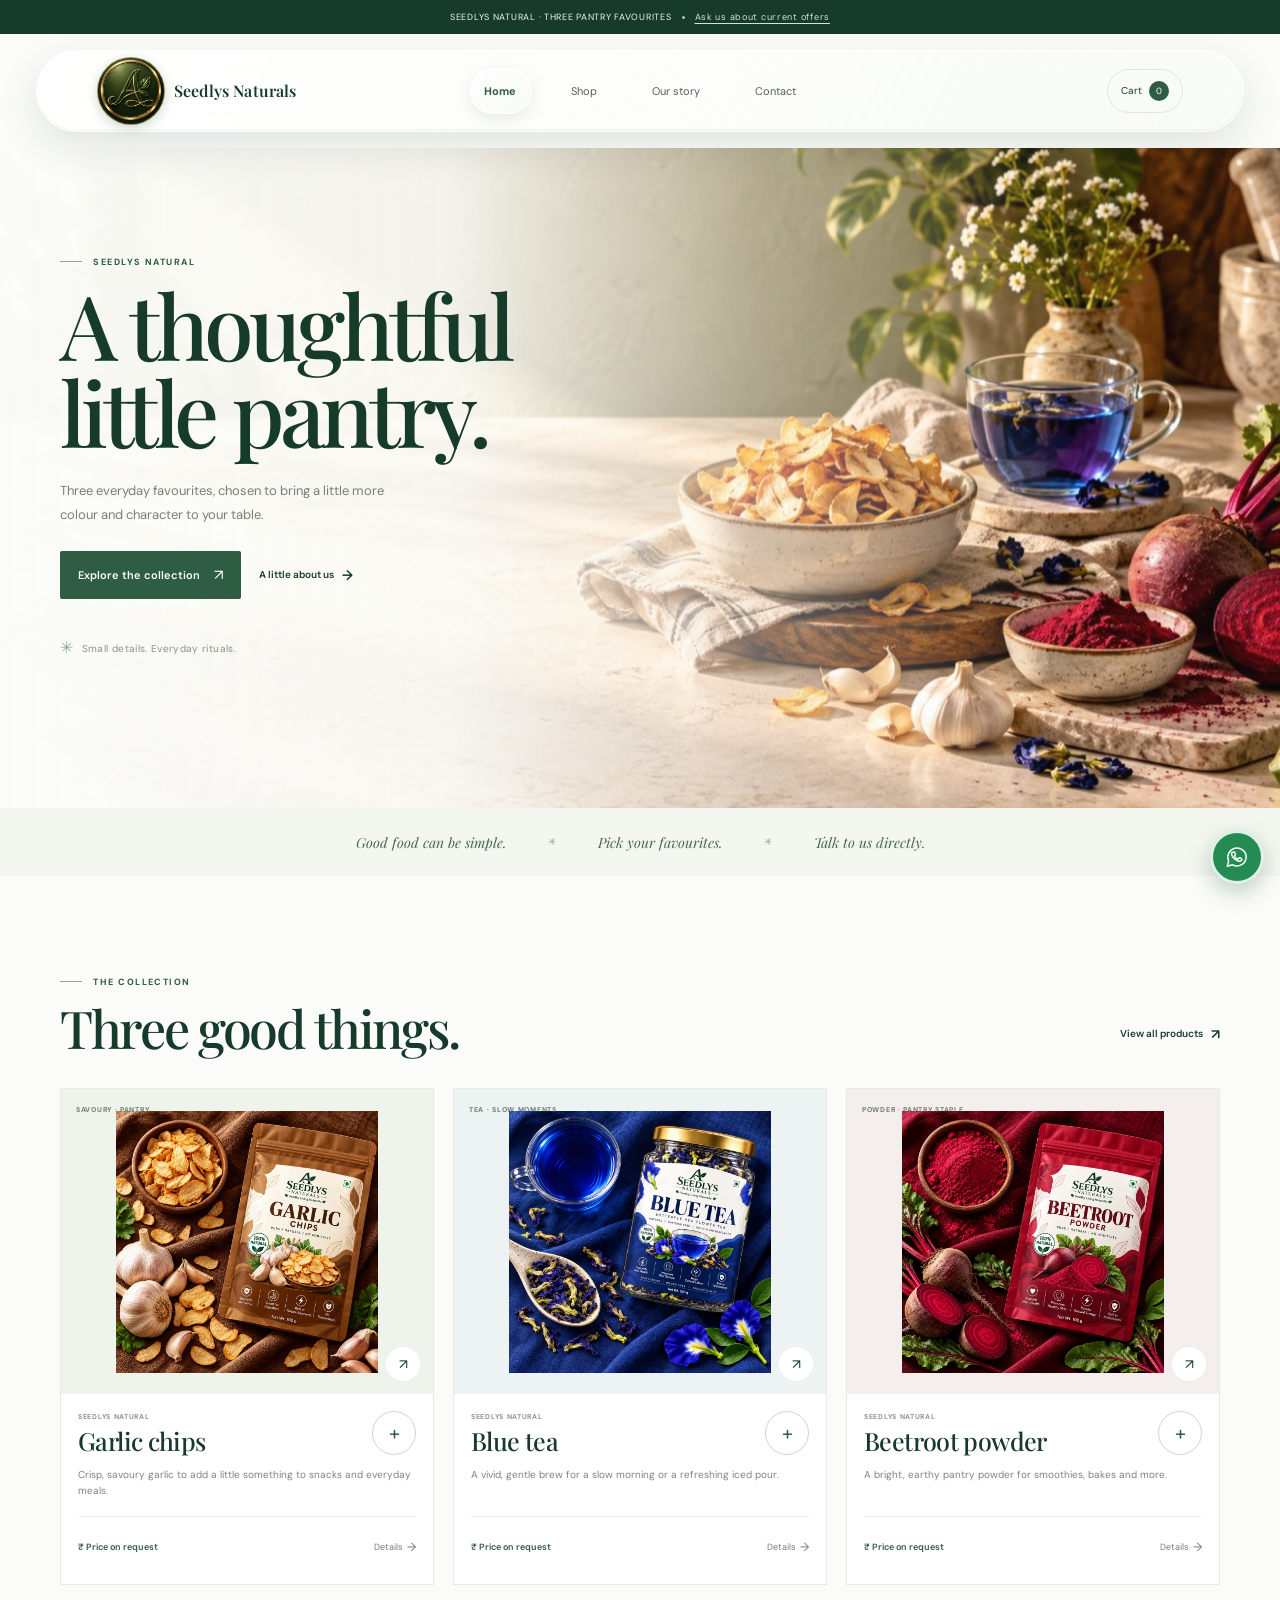
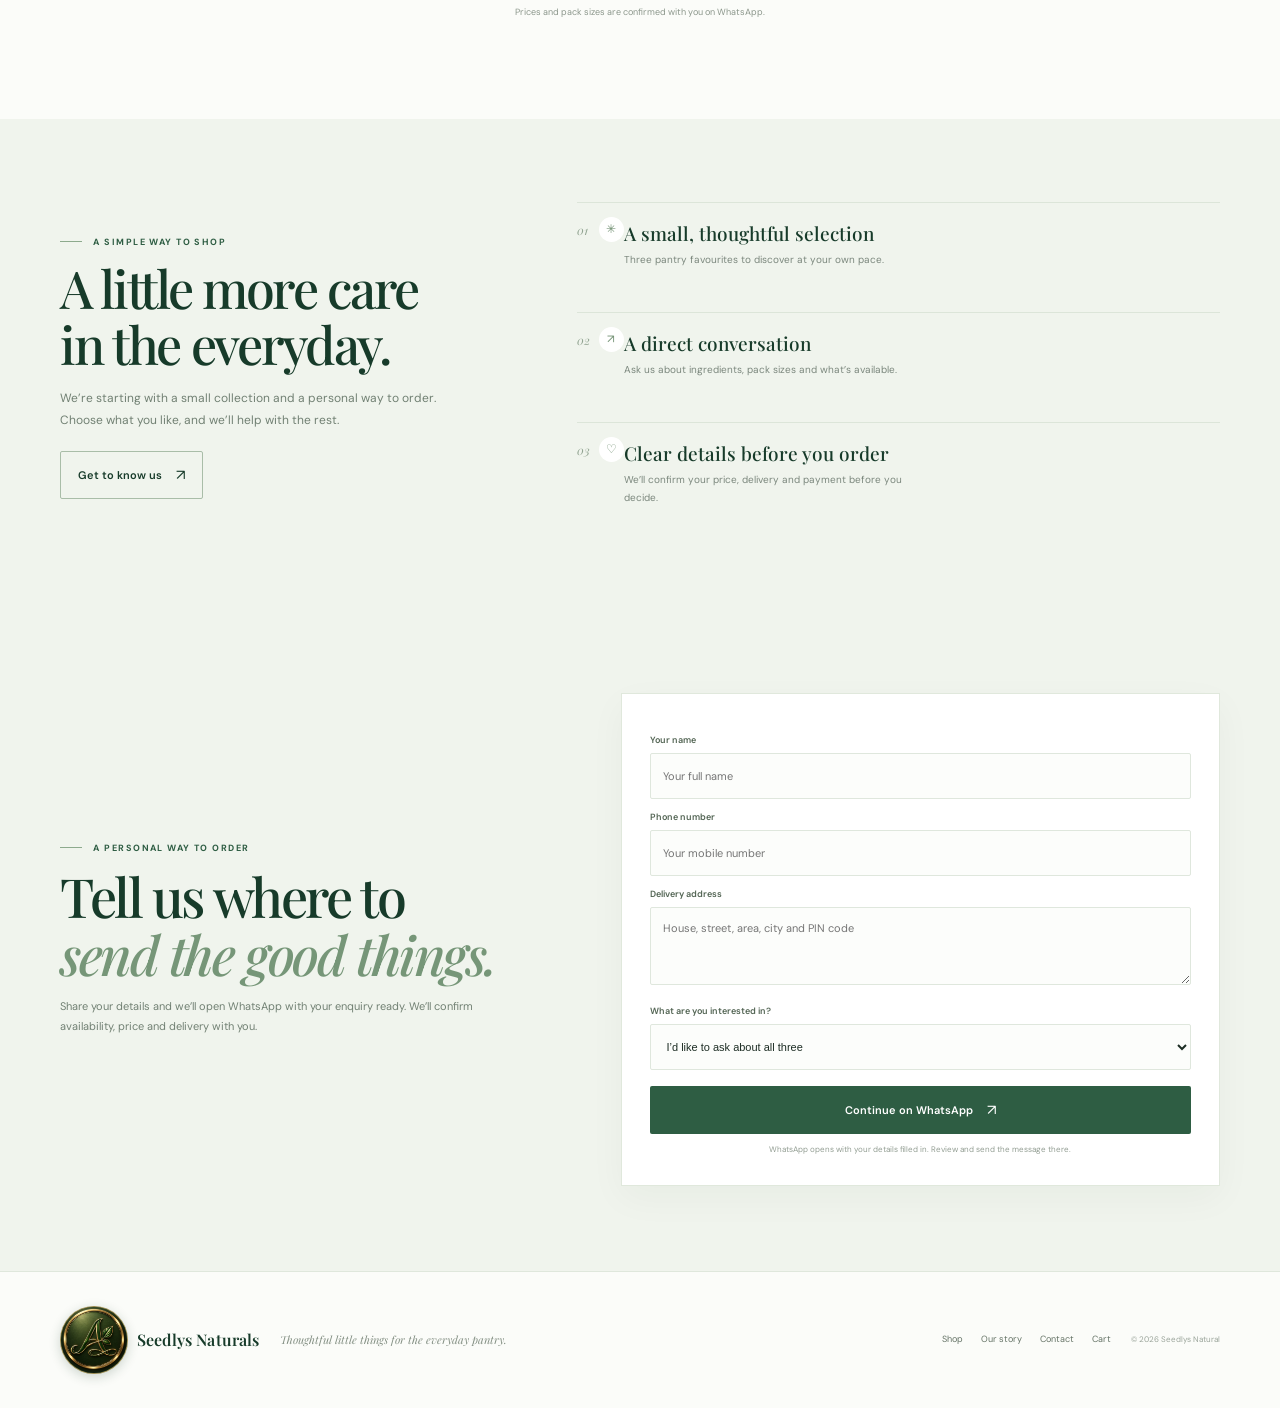
==== index.html @ bf95fee0 "Refresh logo and glass navigation assets" ====
<!doctype html>
<html lang="en">
  <head>
    <meta charset="utf-8" /><meta name="viewport" content="width=device-width, initial-scale=1" /><meta name="theme-color" content="#f7faf5" />
    <title>Seedlys Natural | Thoughtful pantry favourites</title><meta name="description" content="Explore garlic chips, blue tea and beetroot powder from Seedlys Natural. Ask us about current prices and delivery on WhatsApp." />
    <meta property="og:type" content="website" /><meta property="og:site_name" content="Seedlys Natural" /><meta property="og:title" content="Seedlys Natural | Thoughtful pantry favourites" /><meta property="og:description" content="A thoughtful little pantry: garlic chips, blue tea and beetroot powder. Enquire directly on WhatsApp." /><meta property="og:image" content="images/seedlys-social.svg" />
    <link rel="icon" href="images/seedlys-mark.svg" type="image/svg+xml" /><link rel="stylesheet" href="css/style.css?v=20261019-emerald-glass-v4" /><script src="js/products.js?v=20261015-garlic-image" defer></script><script src="js/main.js?v=20261019-emerald-glass-v3" defer></script>
  </head>
  <body data-page="home">
    <a class="skip-link" href="#main">Skip to content</a>
    <div class="announcement"><span>SEEDLYS NATURAL · THREE PANTRY FAVOURITES</span><span class="announcement-dot" aria-hidden="true"></span><a href="https://wa.me/917058241275" target="_blank" rel="noreferrer">Ask us about current offers</a></div>
    <header class="site-header">
      <a class="brand" href="index.html" aria-label="Seedlys Naturals home"><span class="brand-name">Seedlys Naturals</span><img class="brand-logo" src="images/seedlys-emblem.jpg?v=emerald-v2" alt="Seedlys Naturals gold-and-emerald leaf emblem in a circular badge" /></a>
      <button class="menu-toggle" type="button" aria-expanded="false" aria-controls="primary-nav"><span class="sr-only">Open menu</span><span></span><span></span></button>
      <nav class="primary-nav" id="primary-nav" aria-label="Main navigation"><a class="is-current" href="index.html">Home</a><a href="shop.html">Shop</a><a href="about.html">Our story</a><a href="contact.html">Contact</a></nav>
      <a class="header-cart" href="cart.html" aria-label="Open cart">Cart <span data-cart-count>0</span></a>
    </header>
    <main id="main">
      <section class="home-hero">
        <div class="hero-copy"><p class="eyebrow"><span></span> SEEDLYS NATURAL</p><h1>A thoughtful<br />little pantry.</h1><p class="hero-intro">Three everyday favourites, chosen to bring a little more colour and character to your table.</p><div class="hero-actions"><a class="button button-primary" href="shop.html">Explore the collection <span aria-hidden="true">↗</span></a><a class="simple-link" href="about.html">A little about us <span aria-hidden="true">→</span></a></div><p class="hero-signoff"><span aria-hidden="true">✳</span> Small details. Everyday rituals.</p></div>
        <a class="scroll-cue" href="#featured"><span></span> SCROLL TO DISCOVER</a>
      </section>
      <section class="intro-ribbon" aria-label="A note from Seedlys Natural"><span>Good food can be simple.</span><i aria-hidden="true">✳</i><span>Pick your favourites.</span><i aria-hidden="true">✳</i><span>Talk to us directly.</span></section>
      <section class="section featured-section" id="featured" aria-labelledby="featured-title"><div class="section-heading"><div><p class="eyebrow"><span></span> THE COLLECTION</p><h2 id="featured-title">Three good things.</h2></div><a class="simple-link" href="shop.html">View all products <span aria-hidden="true">↗</span></a></div><div class="product-grid" data-product-grid="featured" aria-live="polite"></div><p class="price-reminder">Prices and pack sizes are confirmed with you on WhatsApp.</p></section>
      <section class="why-section" aria-labelledby="why-title"><div class="why-heading"><p class="eyebrow"><span></span> A SIMPLE WAY TO SHOP</p><h2 id="why-title">A little more care<br />in the everyday.</h2><p>We’re starting with a small collection and a personal way to order. Choose what you like, and we’ll help with the rest.</p><a class="button button-outline" href="about.html">Get to know us <span aria-hidden="true">↗</span></a></div><div class="why-points"><article><span class="why-number">01</span><span class="why-icon" aria-hidden="true">✳</span><h3>A small, thoughtful selection</h3><p>Three pantry favourites to discover at your own pace.</p></article><article><span class="why-number">02</span><span class="why-icon" aria-hidden="true">↗</span><h3>A direct conversation</h3><p>Ask us about ingredients, pack sizes and what’s available.</p></article><article><span class="why-number">03</span><span class="why-icon" aria-hidden="true">♡</span><h3>Clear details before you order</h3><p>We’ll confirm your price, delivery and payment before you decide.</p></article></div></section>
      <section class="home-order-section" id="whatsapp-order" aria-labelledby="home-order-title"><div class="home-order-copy"><p class="eyebrow"><span></span> A PERSONAL WAY TO ORDER</p><h2 id="home-order-title">Tell us where to<br /><em>send the good things.</em></h2><p>Share your details and we’ll open WhatsApp with your enquiry ready. We’ll confirm availability, price and delivery with you.</p></div><form class="home-order-form" data-home-order-form><label for="home-order-name">Your name</label><input id="home-order-name" name="name" type="text" autocomplete="name" placeholder="Your full name" required /><label for="home-order-phone">Phone number</label><input id="home-order-phone" name="phone" type="tel" autocomplete="tel" inputmode="tel" placeholder="Your mobile number" required /><label for="home-order-address">Delivery address</label><textarea id="home-order-address" name="address" autocomplete="street-address" rows="3" placeholder="House, street, area, city and PIN code" required></textarea><label for="home-order-product">What are you interested in?</label><select id="home-order-product" name="product"><option value="All three products">I’d like to ask about all three</option><option value="Garlic chips">Garlic chips</option><option value="Blue tea">Blue tea</option><option value="Beetroot powder">Beetroot powder</option></select><button class="button button-primary button-full" type="submit">Continue on WhatsApp <span aria-hidden="true">↗</span></button><p class="form-note">WhatsApp opens with your details filled in. Review and send the message there.</p></form></section>
    </main>
    <footer class="site-footer"><a class="brand" href="index.html" aria-label="Seedlys Naturals home"><span class="brand-name">Seedlys Naturals</span><img class="brand-logo" src="images/seedlys-emblem.jpg?v=emerald-v2" alt="Seedlys Naturals gold-and-emerald leaf emblem in a circular badge" /></a><p>Thoughtful little things for the everyday pantry.</p><nav aria-label="Footer navigation"><a href="shop.html">Shop</a><a href="about.html">Our story</a><a href="contact.html">Contact</a><a href="cart.html">Cart</a></nav><small>© <span data-year></span> Seedlys Natural</small></footer>
    <a class="whatsapp-float" href="https://wa.me/917058241275" target="_blank" rel="noreferrer" aria-label="Chat with Seedlys Natural on WhatsApp"><svg viewBox="0 0 24 24" aria-hidden="true"><path d="M20.5 11.8a8.5 8.5 0 0 1-12.6 7.4L3 20.5l1.3-4.7A8.5 8.5 0 1 1 20.5 11.8Z"/><path d="M8.1 7.8c.2-.4.5-.5.8-.5h.5c.2 0 .4.1.5.4l.7 1.7c.1.3 0 .5-.2.7l-.5.6c-.2.2-.2.4-.1.6.6 1.1 1.5 2 2.7 2.5.2.1.4.1.6-.1l.7-.8c.2-.2.4-.3.7-.2l1.6.8c.3.1.4.3.4.5 0 .4-.2 1-.6 1.3-.5.5-1.2.7-2 .6-1.2-.2-2.8-.9-4.4-2.4-1.3-1.2-2.2-2.7-2.5-3.8-.3-.9-.1-1.5.1-1.9Z"/></svg></a>
  </body>
</html>
---- css/style.css ----
/* Seedlys Natural storefront — one responsive stylesheet for every page. */
@import url('https://fonts.googleapis.com/css2?family=DM+Sans:wght@400;500;600;700&family=Playfair+Display:wght@500;600&display=swap');

:root {
  --paper: #fbfcf9;
  --paper-soft: #f3f7f0;
  --green: #2e5d43;
  --green-dark: #173b2a;
  --green-soft: #dfeadf;
  --ink: #1d2d24;
  --muted: #738074;
  --line: #dfe7dc;
  --white: #fff;
  --serif: 'Playfair Display', Georgia, serif;
  --sans: 'DM Sans', -apple-system, BlinkMacSystemFont, 'Segoe UI', sans-serif;
  --content: 1160px;
  --shadow: 0 16px 45px rgba(23, 59, 42, .09);
}

/* Base and accessibility */
* { box-sizing: border-box; }
html { scroll-behavior: smooth; scroll-padding-top: 85px; }
body { margin: 0; background: var(--paper); color: var(--ink); font: 15px/1.65 var(--sans); -webkit-font-smoothing: antialiased; }
img { display: block; max-width: 100%; }
a { color: inherit; text-decoration: none; }
button, input, textarea { font: inherit; }
button, a { -webkit-tap-highlight-color: transparent; }
button { color: inherit; }
h1, h2, h3, p { margin-top: 0; }
::selection { background: #cfe0cd; color: var(--green-dark); }
.sr-only { position: absolute; width: 1px; height: 1px; padding: 0; margin: -1px; overflow: hidden; clip: rect(0, 0, 0, 0); white-space: nowrap; border: 0; }
.skip-link:not(:focus) { position: absolute; width: 1px; height: 1px; padding: 0; margin: -1px; overflow: hidden; clip: rect(0, 0, 0, 0); white-space: nowrap; }
.skip-link:focus { position: fixed; z-index: 100; top: 10px; left: 10px; padding: 10px 14px; background: white; box-shadow: var(--shadow); }

/* Shared announcement, header, navigation and footer */
.announcement { min-height: 32px; padding: 6px 14px; display: flex; align-items: center; justify-content: center; gap: 10px; background: var(--green-dark); color: #f1f6ee; font-size: 9px; letter-spacing: .045em; text-align: center; }
.announcement a { color: #d3e4d0; text-decoration: underline; text-underline-offset: 3px; }
.announcement-dot { width: 3px; height: 3px; flex: 0 0 3px; border-radius: 50%; background: #afc9ad; }
.site-header { position: sticky; z-index: 20; top: 10px; isolation: isolate; width: calc(100% - 24px); max-width: 1600px; min-height: 70px; margin: 10px auto; padding: 0 18px; display: grid; grid-template-columns: 1fr auto auto; align-items: center; gap: 12px; border: 1px solid rgba(255, 255, 255, .9); border-radius: 999px; background: linear-gradient(118deg, rgba(255, 255, 255, .84), rgba(255, 255, 255, .52) 44%, rgba(245, 249, 242, .72)); box-shadow: 0 14px 40px rgba(23, 59, 42, .12), inset 0 1px 0 rgba(255, 255, 255, .95), inset 0 -1px 0 rgba(46, 93, 67, .07); backdrop-filter: blur(26px) saturate(185%); -webkit-backdrop-filter: blur(26px) saturate(185%); transition: background .25s ease, box-shadow .25s ease; }
.site-header::before { content: ''; position: absolute; z-index: 0; inset: 1px; border-radius: inherit; pointer-events: none; background: linear-gradient(112deg, rgba(255, 255, 255, .55), transparent 31%, rgba(255, 255, 255, .2) 57%, transparent 77%, rgba(255, 255, 255, .32)); opacity: .72; }
.site-header:hover { box-shadow: 0 17px 46px rgba(23, 59, 42, .14), inset 0 1px 0 rgba(255, 255, 255, .98), inset 0 -1px 0 rgba(46, 93, 67, .08); }
.site-header > .brand, .site-header > .menu-toggle, .site-header > .header-cart { position: relative; z-index: 1; }
.brand { display: inline-flex; align-items: center; justify-self: start; gap: 9px; }
.brand-name { color: var(--green-dark); font: 600 14px/1.1 var(--serif); letter-spacing: .01em; white-space: nowrap; }
.brand-logo { width: 58px; height: 58px; flex: 0 0 58px; object-fit: cover; order: -1; border: 1px solid rgba(205, 169, 94, .72); border-radius: 50%; background: var(--green-dark); box-shadow: 0 3px 12px rgba(23, 59, 42, .2), inset 0 0 0 2px rgba(255, 255, 255, .12); }
.primary-nav { position: absolute; z-index: 2; top: calc(100% + 8px); left: 0; right: 0; max-height: 0; padding: 0 22px; display: grid; overflow: hidden; border: 1px solid transparent; border-radius: 26px; background: linear-gradient(135deg, rgba(255, 255, 255, .94), rgba(246, 250, 243, .88)); box-shadow: 0 16px 34px rgba(23, 59, 42, .14), inset 0 1px 0 rgba(255, 255, 255, .9); backdrop-filter: blur(24px) saturate(180%); -webkit-backdrop-filter: blur(24px) saturate(180%); transition: max-height .25s ease, padding .25s ease, border-color .25s ease; }
.primary-nav.is-open { max-height: 260px; padding: 8px 22px 15px; border-color: rgba(223, 231, 220, .9); }
.primary-nav a { min-height: 43px; padding: 10px 0; border-top: 1px solid #edf1eb; color: #526254; font-size: 12px; }
.primary-nav a.is-current { color: var(--green); font-weight: 700; }
.menu-toggle { grid-column: 3; grid-row: 1; width: 44px; height: 44px; padding: 10px; display: flex; flex-direction: column; justify-content: center; gap: 6px; border: 0; background: transparent; cursor: pointer; }
.menu-toggle span:not(.sr-only) { width: 21px; height: 1px; background: var(--green-dark); transition: transform .2s ease; }
.menu-toggle[aria-expanded="true"] span:nth-last-child(2) { transform: translateY(3.5px) rotate(45deg); }
.menu-toggle[aria-expanded="true"] span:last-child { transform: translateY(-3.5px) rotate(-45deg); }
.header-cart { grid-column: 2; grid-row: 1; min-height: 44px; padding: 0 10px; display: inline-flex; align-items: center; justify-content: center; gap: 7px; border: 1px solid var(--line); border-radius: 30px; color: var(--green-dark); font-size: 10px; }
.header-cart span { width: 20px; height: 20px; display: grid; place-items: center; border-radius: 50%; background: var(--green); color: white; font-size: 9px; }
.site-footer { padding: 27px 22px 24px; display: grid; grid-template-columns: 1fr auto; align-items: center; gap: 14px 10px; border-top: 1px solid var(--line); }
.site-footer > p { display: none; margin: 0; color: #849084; font: italic 11px var(--serif); }
.site-footer nav { grid-column: 1; grid-row: 2; display: flex; flex-wrap: wrap; gap: 10px 16px; }
.site-footer nav a { min-height: 44px; display: inline-flex; align-items: center; color: #657366; font-size: 9px; }
.site-footer > small { grid-column: 2; grid-row: 2; color: #9aa49a; font-size: 8px; white-space: nowrap; }
.whatsapp-float { position: fixed; z-index: 30; right: 16px; bottom: 16px; width: 54px; height: 54px; display: grid; place-items: center; border: 3px solid rgba(255,255,255,.86); border-radius: 50%; background: #248b52; color: white; box-shadow: 0 8px 22px rgba(17, 70, 38, .25); transition: transform .2s ease, background .2s ease; }
.whatsapp-float:hover { transform: translateY(-3px); background: #176f40; }
.whatsapp-float svg { width: 26px; height: 26px; fill: none; stroke: currentColor; stroke-width: 1.35; stroke-linecap: round; stroke-linejoin: round; }

/* Shared small typography and buttons */
.eyebrow { margin: 0 0 12px; color: var(--green); font-size: 9px; font-weight: 700; letter-spacing: .16em; line-height: 1.35; }
.eyebrow > span { display: inline-block; width: 22px; height: 1px; margin: 0 8px 3px 0; background: #8daa8d; }
.button { min-height: 48px; padding: 0 17px; display: inline-flex; align-items: center; justify-content: center; gap: 14px; border: 1px solid transparent; border-radius: 2px; font-size: 11px; font-weight: 600; cursor: pointer; transition: transform .2s ease, background .2s ease, border-color .2s ease; }
.button:hover { transform: translateY(-2px); }
.button:focus-visible, a:focus-visible, button:focus-visible, input:focus-visible, textarea:focus-visible { outline: 3px solid rgba(75, 128, 79, .35); outline-offset: 3px; }
.button > span { font-size: 15px; font-weight: 400; }
.button-primary { background: var(--green); color: white; }
.button-primary:hover { background: var(--green-dark); }
.button-primary:disabled { opacity: .45; cursor: not-allowed; transform: none; }
.button-outline { border-color: #a9bda8; background: transparent; color: var(--green-dark); }
.button-outline:hover { background: #e9f0e6; }
.button-full { width: 100%; }
.simple-link { min-height: 44px; display: inline-flex; align-items: center; gap: 8px; color: var(--green-dark); font-size: 10px; font-weight: 600; }
.simple-link span { font-size: 14px; transition: transform .2s ease; }
.simple-link:hover span { transform: translate(2px, -2px); }
.page-main { width: 100%; max-width: 1280px; margin: 0 auto; }
.section { padding: 70px 22px; }
.section-heading { margin-bottom: 25px; display: flex; align-items: end; justify-content: space-between; gap: 18px; }
.section-heading h2, .why-heading h2, .home-cta h2, .page-intro h1, .about-copy h2, .about-values h2, .contact-card h2, .contact-form h2, .checkout-card h2 { margin: 0; color: var(--green-dark); font: 500 clamp(36px, 9vw, 49px)/1.08 var(--serif); letter-spacing: -.045em; }
.section-heading .simple-link { flex-shrink: 0; }

/* Home page hero and featured collection */
.home-hero { min-height: 650px; padding: 48px 22px 58px; position: relative; display: flex; align-items: center; overflow: hidden; isolation: isolate; background: #f4f0e5; }
.home-hero::before { content: ''; position: absolute; z-index: 0; inset: -1.5%; background: url('../images/home-hero-premium.jpg') 68% center / cover no-repeat; animation: hero-drift 28s ease-in-out infinite alternate; will-change: transform; }
.home-hero::after { content: ''; position: absolute; z-index: 1; inset: 0; background: linear-gradient(180deg, rgba(251,252,249,.97) 0%, rgba(251,252,249,.94) 44%, rgba(251,252,249,.48) 74%, rgba(251,252,249,.14) 100%); }
.hero-copy { width: min(100%, 570px); position: relative; z-index: 2; animation: hero-copy-enter .9s cubic-bezier(.2,.7,.2,1) both; }
.hero-copy h1 { margin: 0; color: var(--green-dark); font: 500 clamp(58px, 15vw, 76px)/.98 var(--serif); letter-spacing: -.055em; }
.hero-intro { max-width: 350px; margin: 19px 0 0; color: #758176; font-size: 12px; line-height: 1.8; }
.hero-actions { margin-top: 21px; display: flex; align-items: center; flex-wrap: wrap; gap: 10px 16px; }
.hero-signoff { margin: 24px 0 0; color: #879487; font-size: 9px; letter-spacing: .035em; }
.hero-signoff span { margin-right: 5px; color: #8eaa8d; font-size: 16px; vertical-align: -1px; }
.scroll-cue { display: none; }
@keyframes hero-drift { from { transform: scale(1); } to { transform: scale(1.045); } }
@keyframes hero-copy-enter { from { opacity: 0; transform: translateY(20px); } to { opacity: 1; transform: translateY(0); } }
.intro-ribbon { padding: 14px 16px; display: flex; align-items: center; justify-content: center; flex-wrap: wrap; gap: 8px 13px; background: var(--paper-soft); color: #49664f; }
.intro-ribbon span { font: italic 12px var(--serif); }
.intro-ribbon i { color: #8ea78d; font-size: 10px; font-style: normal; }
.featured-section { padding-top: 70px; padding-bottom: 70px; }
.price-reminder { margin: 20px 0 0; color: #8b968b; font-size: 9px; text-align: center; }

/* Product cards are shared by Home, Shop and product recommendations. */
.product-grid { display: grid; grid-template-columns: 1fr; gap: 15px; }
.product-card { min-width: 0; display: grid; grid-template-columns: 40% 60%; border: 1px solid #e5ebe3; background: white; transition: box-shadow .25s ease, transform .25s ease; }
.product-card { animation: product-pop-in .62s cubic-bezier(.2,.75,.25,1) backwards; animation-delay: var(--card-delay, 0ms); }
@keyframes product-pop-in { from { opacity: 0; transform: translateY(18px) scale(.97); } to { opacity: 1; transform: translateY(0) scale(1); } }
.product-card:hover { transform: translateY(-3px); box-shadow: var(--shadow); }
.product-image { min-height: 205px; position: relative; display: grid; place-items: center; overflow: hidden; background: #eef3eb; }
.product-card[data-category="tea"] .product-image { background: #edf2f3; }
.product-card[data-category="powder"] .product-image { background: #f4efec; }
.product-image img { width: 100%; height: 80%; object-fit: contain; transition: transform .4s ease; }
.product-card:hover .product-image img { transform: scale(1.04) rotate(-2deg); }
.product-category { position: absolute; z-index: 1; top: 11px; left: 10px; color: rgba(40, 71, 45, .67); font-size: 6px; font-weight: 700; letter-spacing: .1em; }
.image-arrow { position: absolute; right: 9px; bottom: 9px; width: 29px; height: 29px; display: grid; place-items: center; border-radius: 50%; background: white; color: var(--green-dark); font-size: 14px; transition: color .2s, background .2s; }
.product-image:hover .image-arrow { background: var(--green); color: white; }
.product-card-copy { min-width: 0; padding: 13px 11px 12px; display: flex; flex-direction: column; justify-content: center; }
.product-name-row { display: flex; align-items: center; justify-content: space-between; gap: 4px; }
.eyebrow-small { margin: 0 0 4px; color: #8b978a; font-size: 6px; font-weight: 700; letter-spacing: .1em; }
.product-card h3 { margin: 0; color: var(--green-dark); font: 500 20px/1.15 var(--serif); letter-spacing: -.025em; }
.add-button { width: 44px; height: 44px; flex: 0 0 44px; display: grid; place-items: center; border: 1px solid #cbd9c9; border-radius: 50%; background: transparent; color: var(--green); font-size: 20px; cursor: pointer; transition: background .2s, color .2s, transform .2s; }
.add-button:hover { transform: rotate(90deg); background: var(--green); color: white; }
.product-summary { min-height: 40px; margin: 10px 0 11px; color: #7a877b; font-size: 9px; line-height: 1.6; }
.product-card-foot { padding-top: 9px; display: flex; align-items: center; justify-content: space-between; gap: 3px; border-top: 1px solid #edf0eb; }
.product-price { color: var(--green); font-size: 8px; font-weight: 600; }
.product-view { min-height: 44px; display: inline-flex; align-items: center; gap: 4px; color: #718073; font-size: 8px; }
.product-view span { font-size: 12px; }

/* Home page benefits and contact callout */
.why-section { padding: 58px 22px; display: grid; grid-template-columns: 1fr; gap: 36px; background: #f0f4ed; }
.why-heading h2 { font-size: clamp(39px, 10vw, 49px); }
.why-heading > p:not(.eyebrow) { max-width: 400px; margin: 16px 0 20px; color: #718073; font-size: 11px; line-height: 1.8; }
.why-points { display: grid; grid-template-columns: 1fr; }
.why-points article { min-height: 124px; padding: 17px 0 14px 47px; position: relative; border-top: 1px solid #dce5d9; }
.why-number { position: absolute; top: 19px; left: 0; color: #90a390; font: italic 12px var(--serif); }
.why-icon { position: absolute; top: 14px; left: 22px; width: 25px; height: 25px; display: grid; place-items: center; border-radius: 50%; background: white; color: #759376; font-size: 12px; }
.why-points h3 { margin: 0 0 5px; color: var(--green-dark); font: 500 17px var(--serif); }
.why-points p { max-width: 290px; margin: 0; color: #7b877d; font-size: 9px; line-height: 1.75; }
.home-order-section { padding: 58px 22px 66px; display: grid; grid-template-columns: 1fr; gap: 25px; background: #f0f4ed; }
.home-order-copy h2 { margin: 0; color: var(--green-dark); font: 500 clamp(39px, 10vw, 52px)/1.08 var(--serif); letter-spacing: -.045em; }
.home-order-copy h2 em { color: #769678; font-weight: 500; }
.home-order-copy > p:not(.eyebrow) { max-width: 440px; margin: 14px 0 0; color: #718073; font-size: 11px; line-height: 1.8; }
.home-order-form { padding: 22px 18px; border: 1px solid #e0e8dc; background: white; box-shadow: 0 12px 35px rgba(28,60,36,.04); }
.home-order-form label { margin: 11px 0 5px; display: block; color: #526453; font-size: 9px; font-weight: 600; }
.home-order-form input, .home-order-form textarea, .home-order-form select { width: 100%; min-height: 46px; padding: 11px 12px; border: 1px solid #dfe7dd; border-radius: 2px; outline: none; background: #fcfdfb; color: var(--ink); font-size: 11px; }
.home-order-form textarea { min-height: 78px; resize: vertical; }
.home-order-form input:focus, .home-order-form textarea:focus, .home-order-form select:focus { border-color: #8eaa8d; box-shadow: 0 0 0 3px rgba(144,173,144,.12); }
.home-order-form .button { margin-top: 16px; }
.home-order-form .form-note { margin-bottom: 0; }

/* Standard page intro, shop filters and product detail page */
.page-intro { padding: 64px 22px 20px; }
.page-intro h1 { font-size: clamp(43px, 11vw, 62px); }
.page-intro > p:last-child { max-width: 475px; margin: 15px 0 0; color: #738074; font-size: 11px; line-height: 1.8; }
.page-intro-compact { padding-bottom: 29px; }
.shop-page-section { padding-top: 14px; padding-bottom: 43px; }
.filter-row { margin: 0 0 22px; display: flex; flex-wrap: wrap; gap: 8px; }
.filter-chip { min-height: 44px; padding: 0 13px; display: inline-flex; align-items: center; gap: 8px; border: 1px solid var(--line); border-radius: 30px; background: transparent; color: #627265; font-size: 9px; cursor: pointer; transition: color .2s, background .2s, border-color .2s; }
.filter-chip.is-active, .filter-chip:hover { border-color: var(--green); background: var(--green); color: white; }
.filter-chip span { opacity: .75; font-size: 8px; }
.shop-note { margin: 0 22px 70px; padding: 19px 17px; display: grid; grid-template-columns: 28px 1fr; align-items: center; gap: 8px 12px; background: #eff4ec; }
.shop-note > span { color: #81a081; font-size: 21px; }
.shop-note h2 { margin: 0 0 3px; color: var(--green-dark); font: 500 20px var(--serif); }
.shop-note p { margin: 0; color: #7b887c; font-size: 9px; }
.shop-note .button { grid-column: 2; justify-self: start; min-height: 42px; margin-top: 8px; font-size: 9px; }
.breadcrumbs { padding: 24px 22px 0; display: flex; align-items: center; gap: 8px; color: #879387; font-size: 9px; }
.breadcrumbs a:hover { color: var(--green); }
.product-detail { padding: 20px 22px 55px; display: grid; grid-template-columns: 1fr; gap: 29px; }
.detail-image { min-height: 290px; position: relative; display: grid; place-items: center; overflow: hidden; background: #eef3eb; }
.detail-image img { width: min(88%, 340px); height: 280px; object-fit: contain; }
.detail-image .product-category { top: 16px; left: 15px; font-size: 8px; }
.detail-copy { padding: 4px 0; }
.detail-copy h1 { margin: 0; color: var(--green-dark); font: 500 clamp(42px, 11vw, 58px)/1.05 var(--serif); letter-spacing: -.04em; }
.detail-lead { margin: 14px 0 0; color: #536b57; font: 500 15px/1.6 var(--serif); }
.detail-description { margin: 13px 0 0; color: #78857a; font-size: 11px; line-height: 1.8; }
.detail-price { margin: 22px 0 14px; color: var(--green-dark); font: 500 19px var(--serif); }
.detail-price small { margin-top: 3px; display: block; color: #879287; font: 9px var(--sans); }
.detail-add { width: 100%; }
.detail-whatsapp { min-height: 44px; margin-top: 8px; display: flex; align-items: center; gap: 8px; color: #517257; font-size: 9px; }
.detail-divider { height: 1px; margin: 20px 0 15px; background: var(--line); }
.detail-copy h2 { margin: 0 0 8px; color: var(--green-dark); font: 500 20px var(--serif); }
.idea-list { padding: 0; margin: 0; list-style: none; }
.idea-list li { margin-top: 6px; display: flex; gap: 9px; color: #6e7d70; font-size: 10px; }
.idea-list li span { color: #85a185; }
.detail-note { margin: 16px 0 0; color: #919b91; font-size: 8px; }
.more-products { padding: 14px 22px 64px; }
.more-products .section-heading h2 { font-size: 36px; }
.loading-note { color: var(--muted); }
.not-found { padding: 30px 0; }
.not-found h1 { color: var(--green-dark); font: 500 42px var(--serif); }
.not-found p:not(.eyebrow) { color: var(--muted); font-size: 11px; }

/* About and contact pages */
.about-intro { padding-bottom: 35px; }
.about-feature { padding: 0 22px 68px; display: grid; grid-template-columns: 1fr; gap: 32px; align-items: center; }
.about-art { min-height: 260px; display: grid; place-items: center; background: #eaf1e7; overflow: hidden; }
.about-art img { width: min(100%, 390px); height: 260px; object-fit: contain; }
.about-copy h2 { font-size: 37px; }
.about-copy > p:not(.eyebrow) { margin: 15px 0 0; color: #728074; font-size: 11px; line-height: 1.85; }
.about-copy .button { margin-top: 19px; }
.about-values { padding: 50px 22px; background: var(--paper-soft); }
.about-values > h2 { font-size: 38px; }
.value-grid { margin-top: 25px; display: grid; grid-template-columns: 1fr; }
.value-grid article { min-height: 120px; padding: 16px 8px 15px 37px; position: relative; border-top: 1px solid #dce5d9; }
.value-grid article > span { position: absolute; top: 17px; left: 0; color: #89a08a; font: italic 12px var(--serif); }
.value-grid h3 { margin: 0 0 6px; color: var(--green-dark); font: 500 19px var(--serif); }
.value-grid p { max-width: 285px; margin: 0; color: #7d897e; font-size: 9px; line-height: 1.75; }
.about-contact { padding: 47px 22px 58px; display: flex; flex-direction: column; align-items: flex-start; gap: 18px; }
.about-contact h2 { max-width: 500px; margin: 0; color: var(--green-dark); font: 500 37px/1.1 var(--serif); }
.contact-layout { padding: 0 22px 70px; display: grid; grid-template-columns: 1fr; gap: 18px; }
.contact-card { padding: 24px 20px; background: var(--green-dark); color: white; }
.contact-card .eyebrow { color: #b8cbb7; }
.contact-card .eyebrow > span { background: #9db89b; }
.contact-card h2 { color: white; font-size: 34px; }
.contact-card-heading > p:not(.eyebrow) { max-width: 380px; margin: 13px 0 18px; color: #c6d4c4; font-size: 10px; line-height: 1.8; }
.contact-card .button { background: #eff4ec; color: var(--green-dark); }
.contact-lines { margin-top: 23px; padding-top: 19px; display: grid; grid-template-columns: 1fr 1fr; gap: 15px; border-top: 1px solid rgba(230, 242, 228, .2); }
.contact-lines > div { display: flex; flex-direction: column; align-items: flex-start; gap: 5px; }
.contact-lines span { margin-bottom: 2px; color: #abc2aa; font-size: 7px; letter-spacing: .13em; }
.contact-lines a, .contact-lines p { margin: 0; color: #f1f5ef; font-size: 9px; line-height: 1.7; }
.contact-form { padding: 23px 19px; border: 1px solid var(--line); background: white; }
.contact-form h2 { margin-bottom: 19px; font-size: 28px; }
.contact-form label, .checkout-form label { margin: 12px 0 5px; display: block; color: #526453; font-size: 9px; font-weight: 600; }
.contact-form input, .contact-form textarea, .checkout-form input, .checkout-form textarea { width: 100%; min-height: 46px; padding: 11px 12px; border: 1px solid #dfe7dd; border-radius: 2px; outline: none; background: #fcfdfb; color: var(--ink); font-size: 11px; }
.contact-form textarea, .checkout-form textarea { min-height: 94px; resize: vertical; }
.contact-form input:focus, .contact-form textarea:focus, .checkout-form input:focus, .checkout-form textarea:focus { border-color: #8eaa8d; box-shadow: 0 0 0 3px rgba(144, 173, 144, .12); }
.contact-form .button { margin-top: 14px; }
.form-note { margin: 9px 0 0; color: #929d92; font-size: 8px; line-height: 1.7; text-align: center; }
.contact-note { margin: 0 22px 68px; padding: 15px; display: flex; gap: 10px; align-items: center; background: var(--paper-soft); }
.contact-note > span { color: #83a083; font-size: 18px; }
.contact-note p { margin: 0; color: #748174; font-size: 9px; }
.contact-note a { color: var(--green); text-decoration: underline; text-underline-offset: 2px; }

/* Cart, WhatsApp checkout and UPI placeholders */
.cart-page { padding-bottom: 58px; }
.cart-layout { padding: 0 22px; display: grid; grid-template-columns: 1fr; gap: 28px; align-items: start; }
.cart-list-heading { min-height: 48px; display: flex; align-items: center; justify-content: space-between; gap: 10px; border-bottom: 1px solid var(--line); }
.cart-list-heading h2 { margin: 0; color: var(--green-dark); font: 500 19px var(--serif); }
.cart-list-heading a { min-height: 44px; display: inline-flex; align-items: center; color: #708171; font-size: 8px; white-space: nowrap; }
.cart-list-heading a span { font-size: 12px; }
.cart-item { padding: 14px 0; display: grid; grid-template-columns: 70px 1fr; gap: 12px; border-bottom: 1px solid #e8ede6; }
.cart-item-image { width: 70px; height: 75px; display: grid; place-items: center; background: #eef3eb; }
.cart-item-image img { width: 95%; height: 95%; object-fit: contain; }
.cart-item-info { min-width: 0; position: relative; padding-right: 5px; }
.cart-item-info h3 { margin: 0; color: var(--green-dark); font: 500 19px var(--serif); }
.cart-item-price { color: #728074; font-size: 8px; }
.quantity-control { width: fit-content; min-height: 48px; margin-top: 9px; padding: 1px 4px; display: inline-flex; align-items: center; gap: 5px; border: 1px solid var(--line); border-radius: 25px; }
.quantity-control button { width: 44px; height: 44px; padding: 0; border: 0; border-radius: 50%; background: transparent; color: var(--green); font-size: 17px; cursor: pointer; }
.quantity-control span { min-width: 14px; color: #475d4a; font-size: 10px; text-align: center; }
.cart-item-end { grid-column: 2; display: flex; align-items: center; justify-content: space-between; }
.cart-item-end strong { color: var(--green-dark); font-size: 9px; font-weight: 600; }
.remove-link { min-height: 44px; padding: 3px 0 3px 8px; border: 0; background: transparent; color: #8e988e; font-size: 8px; text-decoration: underline; text-underline-offset: 3px; cursor: pointer; }
.empty-cart { padding: 42px 18px; text-align: center; background: #f5f8f3; }
.empty-cart-mark { width: 46px; height: 46px; margin: 0 auto 13px; display: grid; place-items: center; border: 1px solid #d2dfd0; border-radius: 50%; color: #759176; font-size: 18px; }
.empty-cart h2 { margin: 0; color: var(--green-dark); font: 500 22px var(--serif); }
.empty-cart p { max-width: 280px; margin: 8px auto 15px; color: #7e8a7f; font-size: 9px; }
.empty-cart .button { min-height: 44px; }
.checkout-card { padding: 22px 18px; background: white; border: 1px solid #e4eae2; box-shadow: 0 12px 35px rgba(28, 60, 36, .04); }
.checkout-card > h2 { font-size: 29px; }
.checkout-explainer { margin: 9px 0 17px; color: #788579; font-size: 9px; line-height: 1.75; }
.cart-totals { padding: 12px 0; border-top: 1px solid var(--line); border-bottom: 1px solid var(--line); }
.cart-totals > div { display: flex; align-items: center; justify-content: space-between; gap: 12px; color: #758176; font-size: 9px; }
.cart-totals .cart-total { margin-top: 9px; color: var(--green-dark); font-size: 11px; }
.cart-total strong { font: 600 15px var(--sans); }
.cart-totals > p { margin: 9px 0 0; color: #8d988d; font-size: 8px; line-height: 1.6; }
.checkout-form { margin-top: 13px; }
.checkout-form label { margin-top: 11px; }
.checkout-form input, .checkout-form textarea { min-height: 44px; }
.checkout-form textarea { min-height: 74px; }
.checkout-form .button { margin-top: 15px; }
.checkout-form .button:disabled { cursor: not-allowed; }
.upi-box { margin-top: 18px; padding: 13px; display: grid; grid-template-columns: 1fr 78px; gap: 10px; align-items: center; background: #f2f6ef; border: 1px solid #e3ebdf; }
.upi-title { margin: 0 0 5px; color: var(--green-dark); font: 500 17px var(--serif); }
.upi-copy > p:not(.upi-title) { margin: 0 0 4px; color: #5d6e5f; font-size: 8px; }
.upi-copy code { color: var(--green); font: 600 8px var(--sans); }
.upi-copy small { display: block; color: #839084; font-size: 7px; line-height: 1.6; }
.qr-placeholder { position: relative; padding: 5px; background: white; border: 1px dashed #b6c6b4; text-align: center; }
.qr-placeholder img { width: 66px; height: 66px; margin: 0 auto; }
.qr-placeholder span { display: block; color: #8c978c; font-size: 6px; }
.payment-note { margin: 9px 0 0; color: #8a958a; font-size: 7px; line-height: 1.65; }

/* Small on-page message confirmation */
.toast { position: fixed; z-index: 50; left: 50%; bottom: 82px; width: max-content; max-width: calc(100% - 28px); padding: 11px 15px; transform: translate(-50%, 12px); border-radius: 3px; background: var(--green-dark); color: white; font-size: 10px; opacity: 0; visibility: hidden; transition: opacity .2s, transform .2s, visibility .2s; box-shadow: var(--shadow); }
.toast.is-visible { transform: translate(-50%, 0); opacity: 1; visibility: visible; }
[hidden] { display: none !important; }

/* Larger phone and tablet layouts */
@media (min-width: 600px) {
  .site-header { width: calc(100% - 40px); margin: 12px auto; padding: 0 30px; }
  .home-hero { min-height: 620px; padding: 58px 38px 65px; }
  .home-hero::before { background-position: 68% center; }
  .home-hero::after { background: linear-gradient(90deg, rgba(251,252,249,.97) 0%, rgba(251,252,249,.91) 42%, rgba(251,252,249,.34) 70%, rgba(251,252,249,.06) 100%); }
  .section { padding-right: 34px; padding-left: 34px; }
  .why-section { padding: 58px 34px; grid-template-columns: .9fr 1.1fr; gap: 35px; align-items: center; }
  .why-points article { min-height: 107px; }
  .page-intro { padding-right: 34px; padding-left: 34px; }
  .shop-note, .contact-note { margin-right: 34px; margin-left: 34px; }
  .product-detail { padding-right: 34px; padding-left: 34px; grid-template-columns: 1fr 1fr; align-items: center; gap: 34px; }
  .detail-image { min-height: 365px; }
  .detail-image img { height: 345px; }
  .more-products { padding-right: 34px; padding-left: 34px; }
  .about-feature { padding-right: 34px; padding-left: 34px; grid-template-columns: 1fr 1fr; gap: 35px; }
  .about-art { min-height: 335px; }
  .about-art img { height: 330px; }
  .about-values { padding-right: 34px; padding-left: 34px; }
  .value-grid { grid-template-columns: repeat(3, 1fr); gap: 15px; }
  .value-grid article { border-top: 0; border-left: 1px solid #dce5d9; padding-left: 18px; }
  .value-grid article:first-child { border-left: 0; }
  .value-grid article > span { left: 0; }
  .about-contact { padding-right: 34px; padding-left: 34px; flex-direction: row; align-items: end; justify-content: space-between; }
  .contact-layout { padding-right: 34px; padding-left: 34px; grid-template-columns: 1fr 1fr; align-items: stretch; gap: 20px; }
  .contact-card, .contact-form { padding: 24px; }
  .cart-layout { padding-right: 34px; padding-left: 34px; grid-template-columns: 1.2fr .8fr; gap: 25px; }
  .site-footer { padding-right: 34px; padding-left: 34px; }
}

/* Desktop composition; mobile styles above are the default. */
@media (min-width: 900px) {
  .announcement { min-height: 34px; font-size: 9px; letter-spacing: .08em; }
  .site-header { width: calc(100% - 72px); min-height: 82px; margin: 16px auto; padding: 0 max(38px, calc((100% - var(--content)) / 2)); grid-template-columns: 1fr auto 1fr; gap: 22px; }
  .brand-name { font-size: 16px; }
  .brand-logo { width: 68px; height: 68px; }
  .primary-nav { position: relative; top: auto; left: auto; right: auto; width: auto; isolation: isolate; max-height: none; padding: 0 12px; display: flex; align-items: center; justify-content: center; gap: clamp(25px, 4vw, 54px); overflow: visible; border: 0; border-radius: 999px; background: transparent; box-shadow: none; backdrop-filter: none; -webkit-backdrop-filter: none; }
  .primary-nav::before { content: ''; position: absolute; z-index: 0; top: 50%; left: var(--glass-left, 0px); width: var(--glass-width, 0px); height: 44px; transform: translateY(-50%); border: 1px solid rgba(255, 255, 255, .92); border-radius: 999px; background: linear-gradient(135deg, rgba(255, 255, 255, .7), rgba(237, 244, 232, .42)); box-shadow: inset 0 1px 0 rgba(255, 255, 255, .96), 0 5px 15px rgba(32, 69, 43, .1); backdrop-filter: blur(16px) saturate(170%); -webkit-backdrop-filter: blur(16px) saturate(170%); opacity: var(--glass-opacity, 1); pointer-events: none; transition: left .38s cubic-bezier(.2,.8,.2,1), width .38s cubic-bezier(.2,.8,.2,1), opacity .2s ease; }
  .primary-nav a { position: relative; z-index: 1; min-height: 44px; padding: 0 2px; display: inline-flex; align-items: center; border: 0; font-size: 11px; }
  .primary-nav a:hover { color: var(--green); }
  .menu-toggle { display: none; }
  .header-cart { grid-column: 3; grid-row: 1; justify-self: end; min-height: 44px; padding: 0 13px; font-size: 10px; }
  .home-hero { min-height: 660px; max-width: 1600px; margin: 0 auto; padding: 48px max(55px, calc((100% - var(--content)) / 2)) 72px; }
  .home-hero::before { background-position: center 54%; }
  .home-hero::after { background: linear-gradient(90deg, rgba(251,252,249,.98) 0%, rgba(251,252,249,.91) 35%, rgba(251,252,249,.40) 59%, rgba(251,252,249,.03) 82%); }
  .hero-copy { padding-bottom: 15px; }
  .hero-copy h1 { font-size: clamp(72px, 7vw, 92px); }
  .hero-intro { margin-top: 24px; font-size: 13px; }
  .hero-actions { margin-top: 25px; gap: 18px; }
  .hero-signoff { margin-top: 36px; font-size: 10px; }
  .scroll-cue { position: absolute; left: max(55px, calc((100% - var(--content)) / 2)); bottom: 22px; display: flex; align-items: center; gap: 9px; color: #97a197; font-size: 7px; letter-spacing: .15em; }
  .scroll-cue span { width: 25px; height: 1px; background: #acb9aa; }
  .intro-ribbon { min-height: 68px; gap: 42px; }
  .intro-ribbon span { font-size: 14px; }
  .section { padding: 100px max(45px, calc((100% - var(--content)) / 2)); }
  .section-heading { margin-bottom: 32px; }
  .section-heading h2 { font-size: 52px; }
  .product-grid { grid-template-columns: repeat(3, minmax(0, 1fr)); gap: 19px; }
  .product-card { display: flex; flex-direction: column; }
  .product-image { min-height: 270px; }
  .product-image img { width: 82%; height: 86%; }
  .product-category { top: 15px; left: 15px; font-size: 7px; }
  .image-arrow { right: 13px; bottom: 13px; width: 34px; height: 34px; }
  .product-card-copy { min-height: 174px; padding: 17px 17px 14px; }
  .eyebrow-small { font-size: 7px; }
  .product-card h3 { font-size: 25px; }
  .product-summary { min-height: 37px; margin: 11px 0 12px; font-size: 10px; }
  .product-price { font-size: 9px; }
  .product-view { font-size: 9px; }
  .why-section { padding: 83px max(45px, calc((100% - var(--content)) / 2)); grid-template-columns: .82fr 1.18fr; gap: 70px; }
  .why-heading h2 { font-size: 52px; }
  .why-heading > p:not(.eyebrow) { font-size: 12px; }
  .why-points article { min-height: 110px; padding-top: 17px; }
  .why-points h3 { font-size: 19px; }
  .why-points p { font-size: 10px; }
  .home-order-section { padding: 78px max(45px, calc((100% - var(--content)) / 2)) 85px; grid-template-columns: .9fr 1.1fr; align-items: center; gap: 70px; }
  .home-order-copy h2 { font-size: 54px; }
  .home-order-form { padding: 28px; }
  .page-intro { padding: 82px max(45px, calc((100% - var(--content)) / 2)) 30px; }
  .page-intro h1 { font-size: 62px; }
  .page-intro > p:last-child { font-size: 12px; }
  .shop-page-section { padding-top: 18px; padding-bottom: 48px; }
  .filter-row { gap: 10px; }
.filter-chip { min-height: 44px; padding: 0 16px; font-size: 10px; }
  .shop-note { max-width: var(--content); margin: 0 auto 84px; padding: 22px 24px; grid-template-columns: 30px 1fr auto; gap: 15px; }
  .shop-note h2 { font-size: 22px; }
  .shop-note p { font-size: 10px; }
  .shop-note .button { grid-column: 3; grid-row: 1; align-self: center; min-height: 44px; margin: 0; }
  .breadcrumbs { padding: 28px max(45px, calc((100% - var(--content)) / 2)) 0; font-size: 10px; }
  .product-detail { padding: 24px max(45px, calc((100% - var(--content)) / 2)) 86px; gap: 64px; }
  .detail-image { min-height: 470px; }
  .detail-image img { height: 450px; }
  .detail-copy { max-width: 460px; }
  .detail-copy h1 { font-size: 60px; }
  .detail-lead { font-size: 17px; }
  .detail-description { font-size: 12px; }
  .detail-add { width: auto; min-width: 220px; }
  .detail-whatsapp { font-size: 10px; }
  .more-products { max-width: var(--content); margin: 0 auto; padding: 20px 0 88px; }
  .more-products .section-heading h2 { font-size: 44px; }
  .about-intro { padding-bottom: 46px; }
  .about-feature { max-width: var(--content); margin: 0 auto; padding: 0 0 95px; grid-template-columns: 1fr 1fr; gap: 75px; }
  .about-art { min-height: 430px; }
  .about-art img { height: 420px; }
  .about-copy h2 { max-width: 450px; font-size: 48px; }
  .about-copy > p:not(.eyebrow) { font-size: 12px; }
  .about-values { padding: 68px max(45px, calc((100% - var(--content)) / 2)); }
  .about-values > h2 { font-size: 48px; }
  .value-grid { margin-top: 35px; gap: 25px; }
  .value-grid article { min-height: 140px; padding-left: 22px; }
  .value-grid h3 { font-size: 21px; }
  .value-grid p { font-size: 10px; }
  .about-contact { max-width: var(--content); margin: 0 auto; padding: 68px 0 77px; }
  .about-contact h2 { font-size: 45px; }
  .contact-layout { max-width: var(--content); margin: 0 auto; padding: 0 0 90px; grid-template-columns: 1fr 1fr; gap: 25px; }
  .contact-card, .contact-form { padding: 33px; }
  .contact-card h2 { font-size: 43px; }
  .contact-card-heading > p:not(.eyebrow) { font-size: 11px; }
  .contact-lines a, .contact-lines p { font-size: 10px; }
  .contact-form h2 { font-size: 34px; }
  .contact-note { max-width: var(--content); margin: 0 auto 85px; padding: 17px; }
  .cart-page { padding-bottom: 82px; }
  .cart-layout { max-width: var(--content); margin: 0 auto; padding: 0; grid-template-columns: minmax(0, 1.3fr) minmax(340px, .7fr); gap: 55px; }
  .cart-list-heading h2 { font-size: 21px; }
  .cart-list-heading a { font-size: 9px; }
  .cart-item { padding: 18px 0; grid-template-columns: 95px 1fr auto; align-items: center; gap: 17px; }
  .cart-item-image { width: 95px; height: 98px; }
  .cart-item-info { align-self: center; }
  .cart-item-info h3 { font-size: 22px; }
  .cart-item-price { font-size: 9px; }
  .cart-item-end { grid-column: auto; display: flex; flex-direction: column; align-items: end; gap: 8px; }
  .cart-item-end strong { font-size: 10px; }
  .checkout-card { padding: 26px; }
  .checkout-card > h2 { font-size: 32px; }
  .checkout-explainer { font-size: 10px; }
  .cart-totals > div { font-size: 10px; }
  .cart-total strong { font-size: 16px; }
  .cart-totals > p { font-size: 8px; }
  .site-footer { min-height: 137px; padding: 28px max(45px, calc((100% - var(--content)) / 2)); grid-template-columns: auto 1fr auto auto; gap: 20px; }
  .site-footer > p { display: block; }
  .site-footer nav { grid-column: auto; grid-row: auto; gap: 18px; }
  .site-footer nav a { font-size: 9px; }
  .site-footer > small { grid-column: auto; grid-row: auto; }
}

/* Fine-tuning for narrow 320–390px phones and reduced-motion settings. */
@media (max-width: 390px) {
  .announcement { font-size: 7px; gap: 7px; }
  .site-header { padding: 0 13px; gap: 8px; }
  .brand { gap: 6px; }
  .brand-name { font-size: 12px; }
  .brand-logo { width: 52px; height: 52px; }
  .header-cart { min-height: 38px; padding: 0 8px; }
  .home-hero { padding-right: 18px; padding-left: 18px; }
  .hero-actions { gap: 6px 10px; }
  .hero-actions .button { padding: 0 12px; gap: 9px; font-size: 9px; }
  .section { padding-right: 18px; padding-left: 18px; }
  .section-heading { gap: 8px; }
  .section-heading h2 { font-size: 35px; }
  .section-heading .simple-link { font-size: 9px; }
  .product-card { grid-template-columns: 39% 61%; }
  .product-image { min-height: 190px; }
  .product-card h3 { font-size: 18px; }
  .product-card-copy { padding: 11px 9px; }
  .product-summary { font-size: 8px; }
  .why-section { padding-right: 18px; padding-left: 18px; }
  .page-intro { padding-right: 18px; padding-left: 18px; }
  .page-intro h1 { font-size: 40px; }
  .filter-chip { padding: 0 10px; font-size: 8px; }
  .shop-note { margin-right: 18px; margin-left: 18px; }
  .about-feature, .about-values, .about-contact, .contact-layout, .cart-layout { padding-right: 18px; padding-left: 18px; }
  .contact-note { margin-right: 18px; margin-left: 18px; }
  .contact-lines { grid-template-columns: 1fr; }
  .upi-box { grid-template-columns: 1fr 72px; padding: 10px; }
  .qr-placeholder img { width: 60px; height: 60px; }
  .site-footer { padding-right: 16px; padding-left: 16px; }
}
@media (prefers-reduced-motion: reduce) {
  *, *::before, *::after { scroll-behavior: auto !important; animation-duration: .01ms !important; animation-iteration-count: 1 !important; transition-duration: .01ms !important; }
}
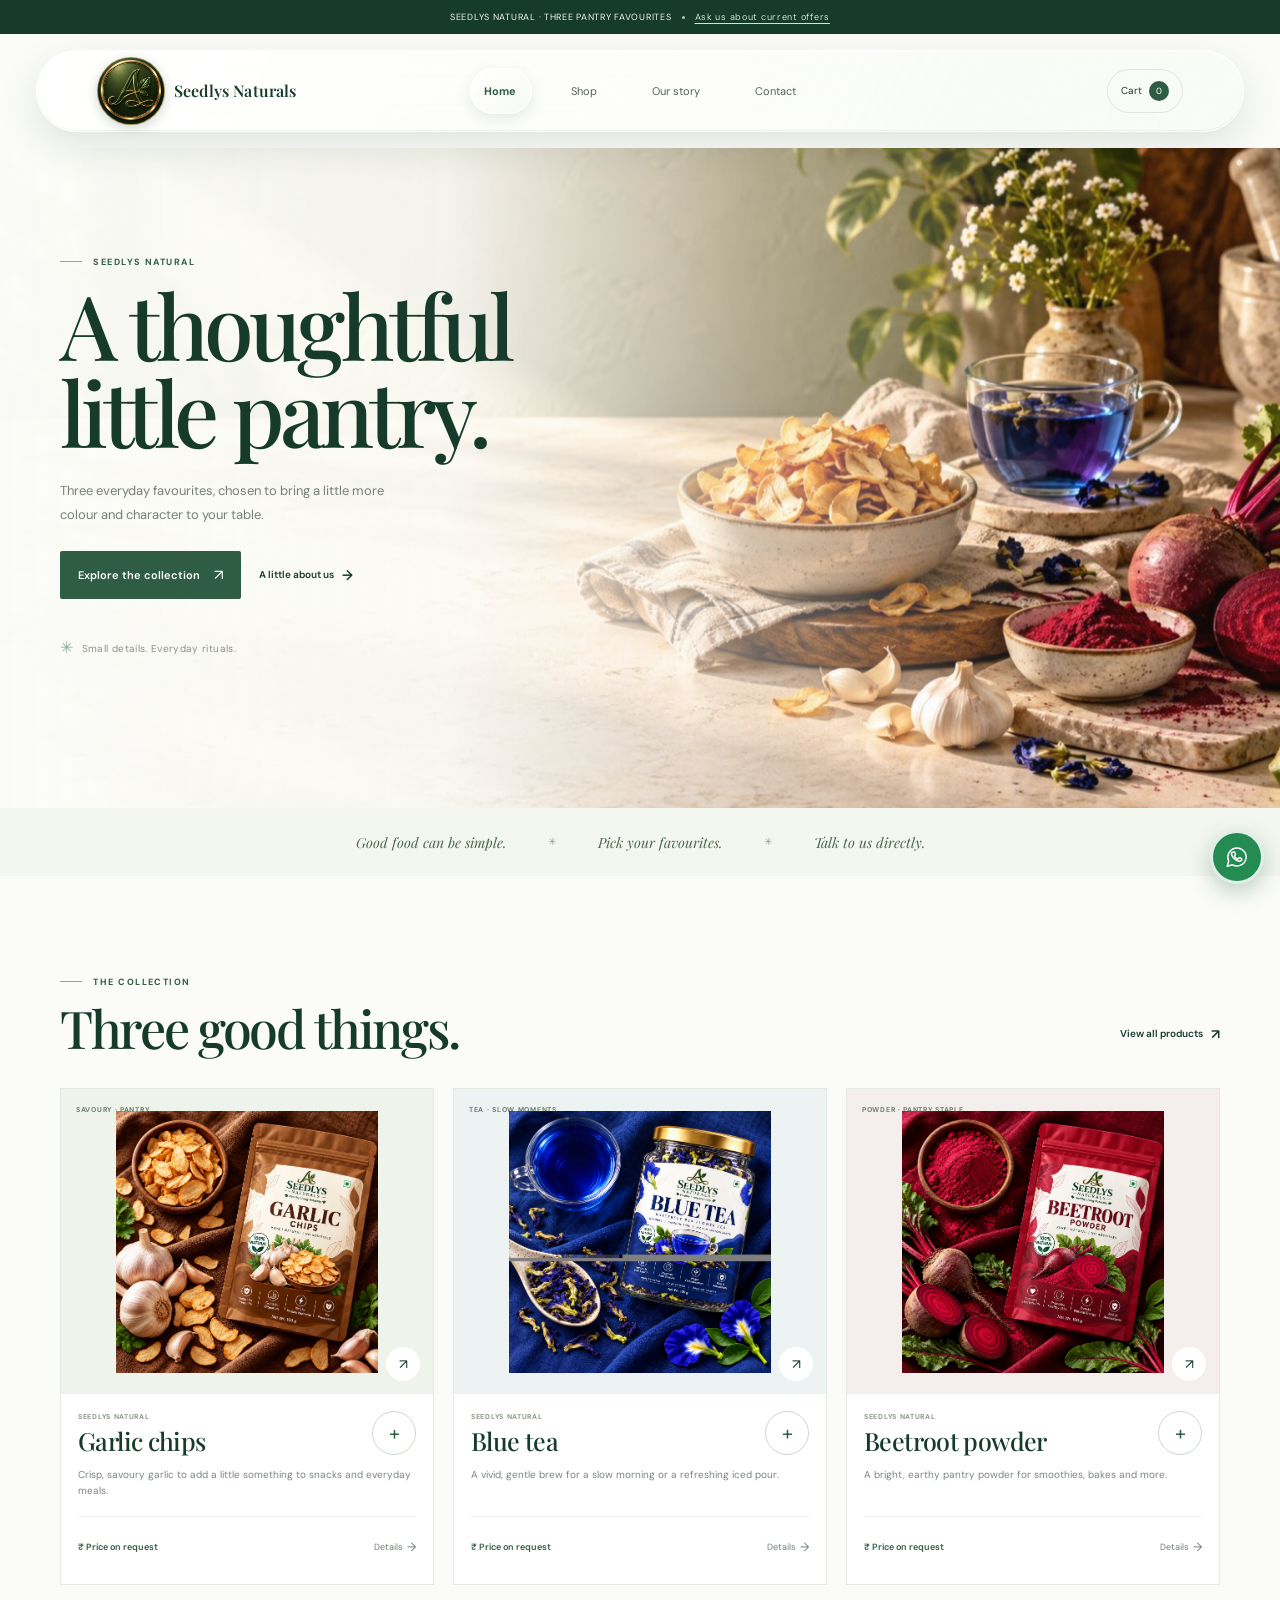
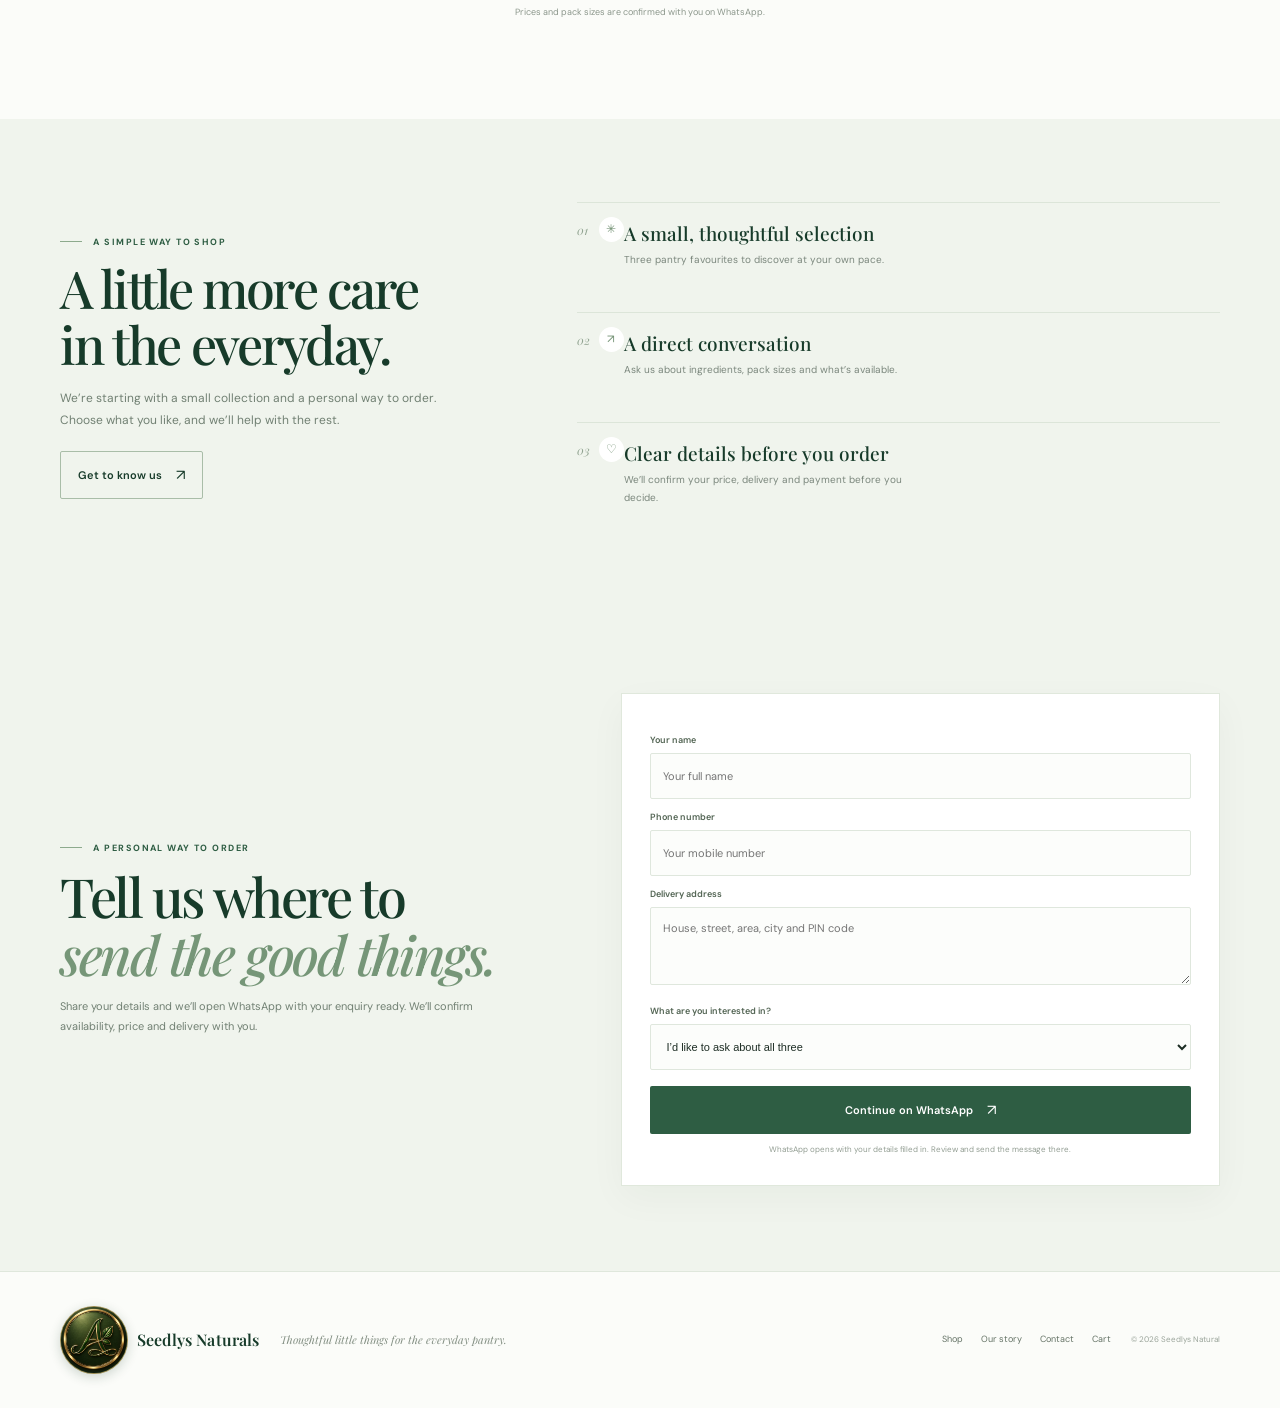
==== commit 2a6e7085: "Update product photos with corrected Seedlys emblem" ====
--- a/index.html
+++ b/index.html
@@ -4,7 +4,7 @@
     <meta charset="utf-8" /><meta name="viewport" content="width=device-width, initial-scale=1" /><meta name="theme-color" content="#f7faf5" />
     <title>Seedlys Natural | Thoughtful pantry favourites</title><meta name="description" content="Explore garlic chips, blue tea and beetroot powder from Seedlys Natural. Ask us about current prices and delivery on WhatsApp." />
     <meta property="og:type" content="website" /><meta property="og:site_name" content="Seedlys Natural" /><meta property="og:title" content="Seedlys Natural | Thoughtful pantry favourites" /><meta property="og:description" content="A thoughtful little pantry: garlic chips, blue tea and beetroot powder. Enquire directly on WhatsApp." /><meta property="og:image" content="images/seedlys-social.svg" />
-    <link rel="icon" href="images/seedlys-mark.svg" type="image/svg+xml" /><link rel="stylesheet" href="css/style.css?v=20261019-emerald-glass-v4" /><script src="js/products.js?v=20261015-garlic-image" defer></script><script src="js/main.js?v=20261019-emerald-glass-v3" defer></script>
+    <link rel="icon" href="images/seedlys-mark.svg" type="image/svg+xml" /><link rel="stylesheet" href="css/style.css?v=20261019-emerald-glass-v4" /><script src="js/products.js?v=20261022-logo-corrected" defer></script><script src="js/main.js?v=20261019-emerald-glass-v3" defer></script>
   </head>
   <body data-page="home">
     <a class="skip-link" href="#main">Skip to content</a>
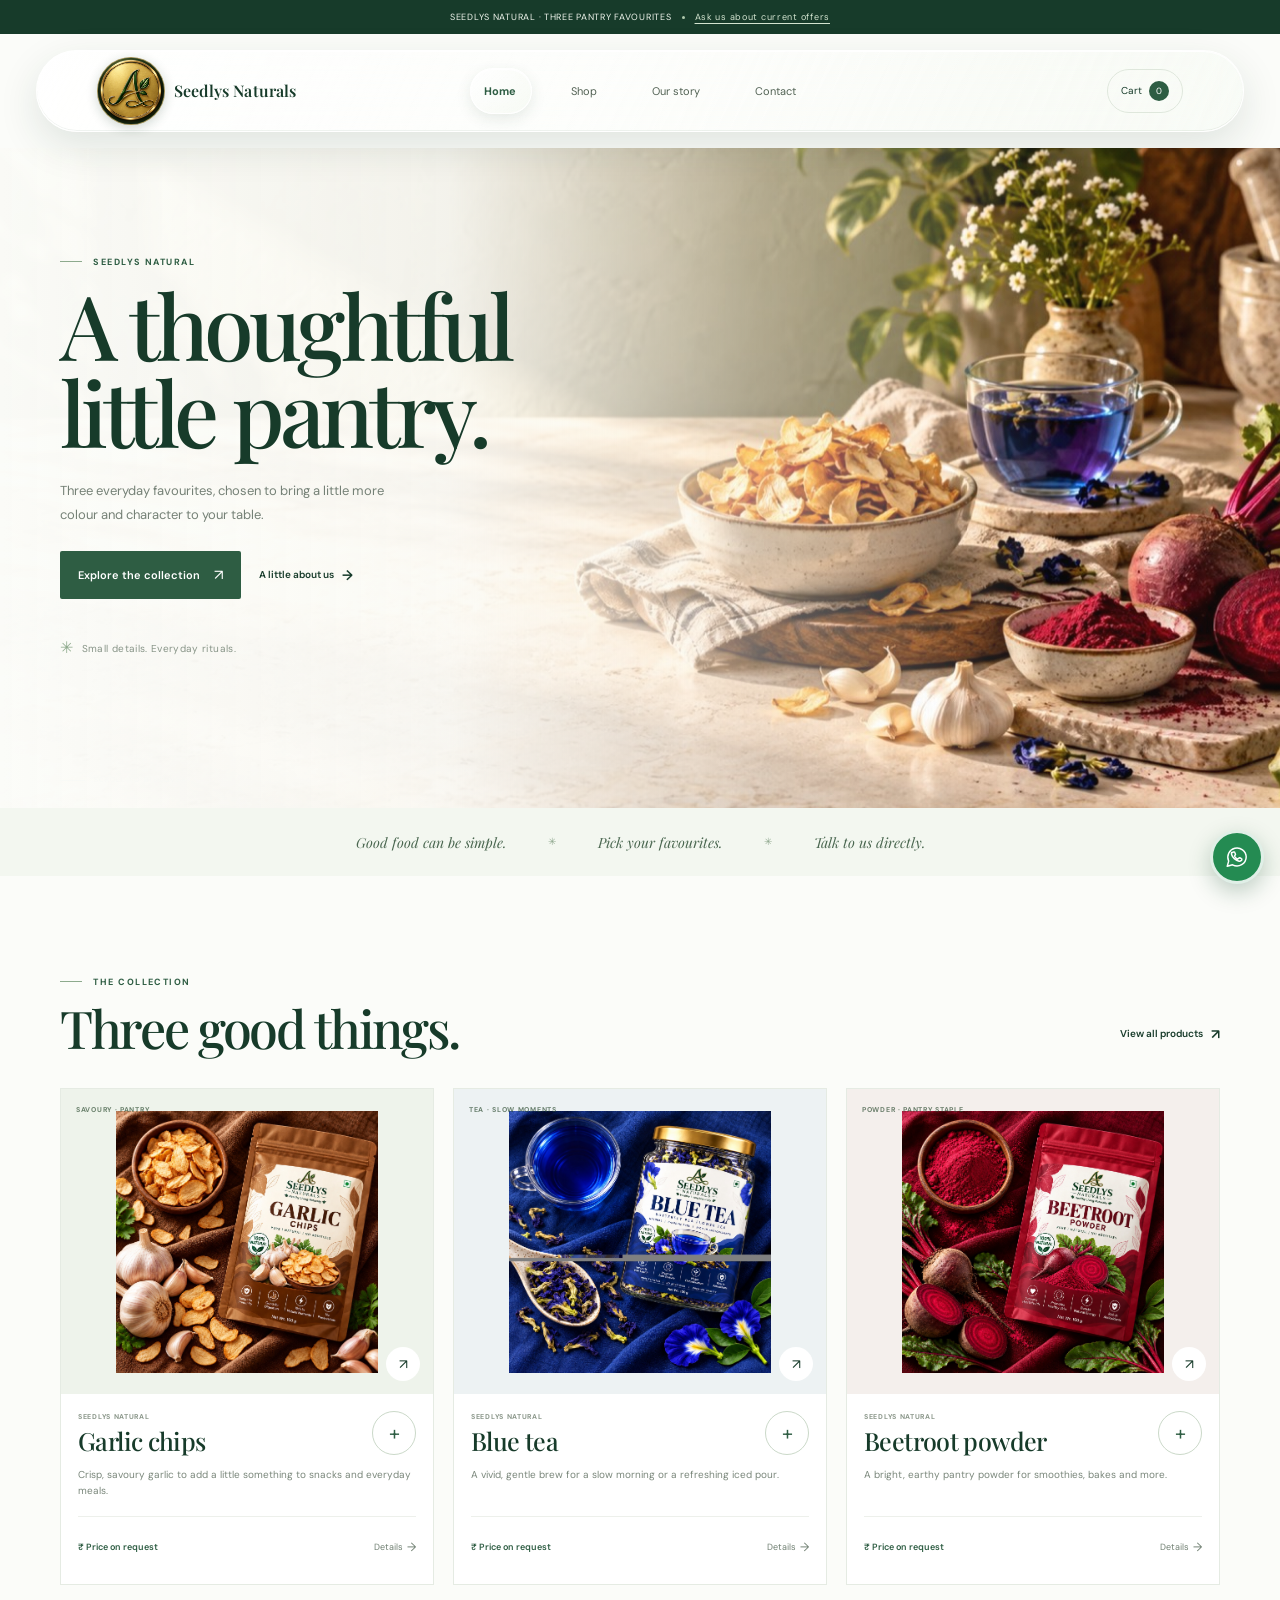
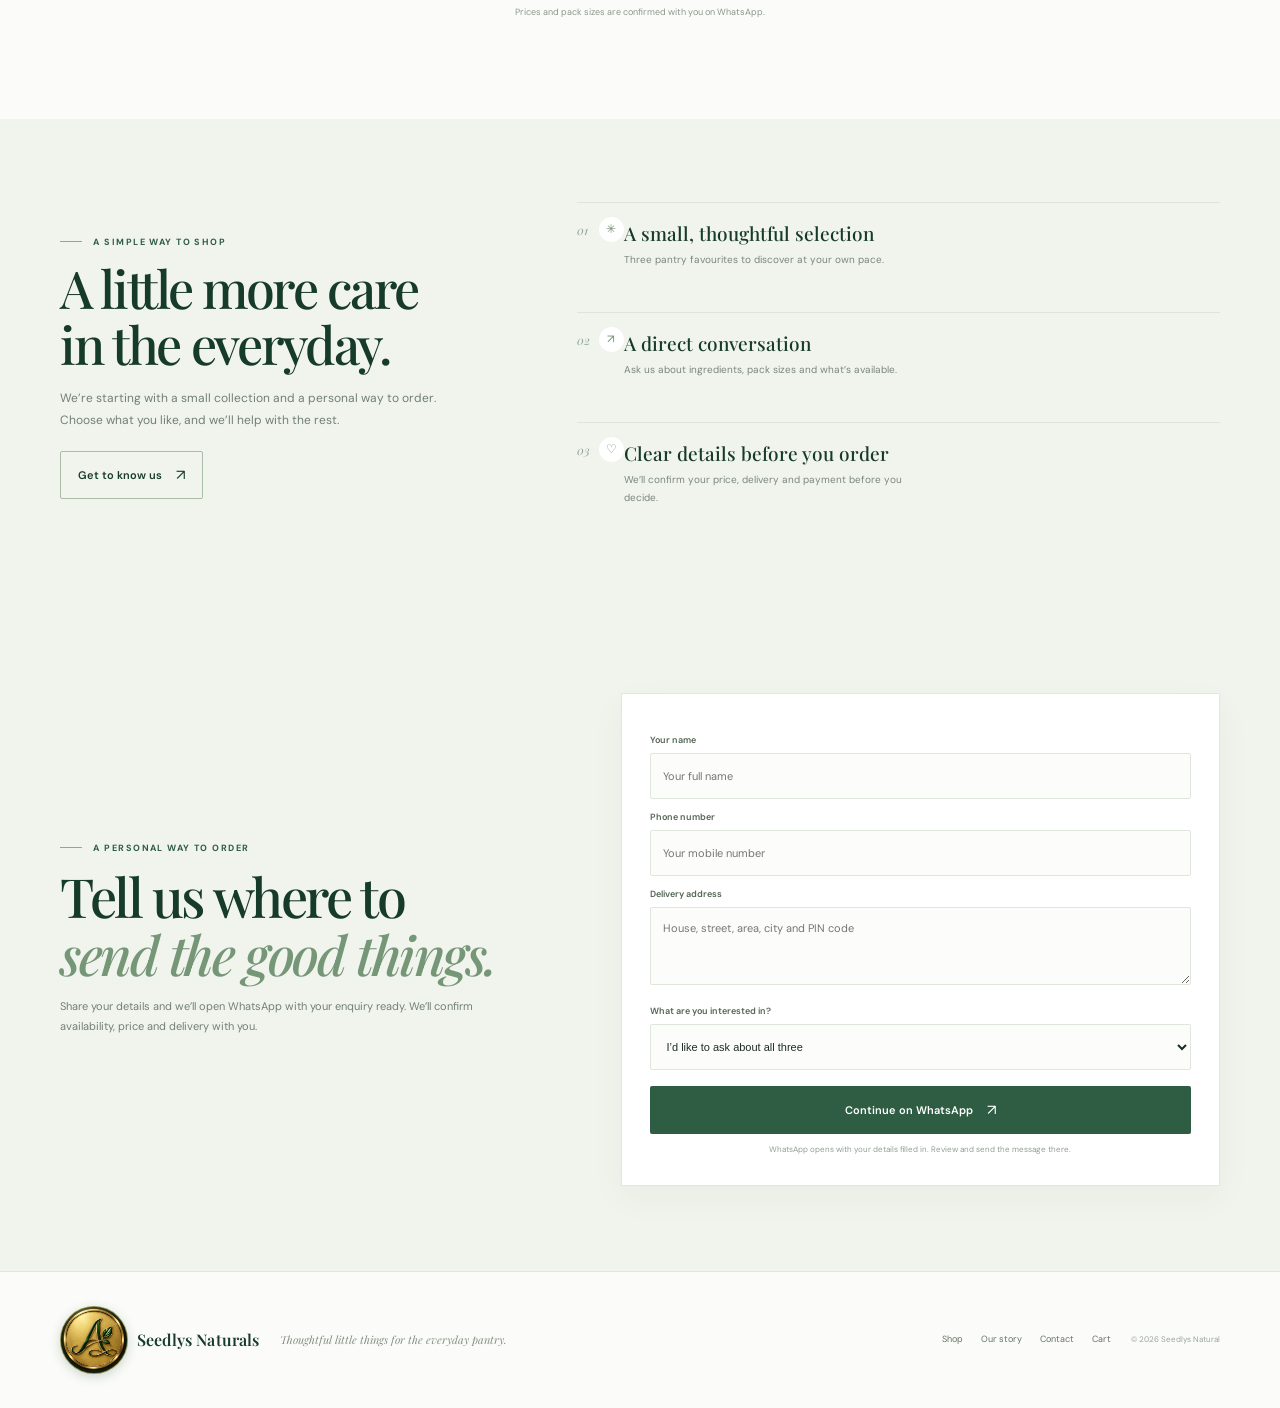
==== commit 0d0b2dbe: "Switch site emblem to gold background logo" ====
--- a/index.html
+++ b/index.html
@@ -10,7 +10,7 @@
     <a class="skip-link" href="#main">Skip to content</a>
     <div class="announcement"><span>SEEDLYS NATURAL · THREE PANTRY FAVOURITES</span><span class="announcement-dot" aria-hidden="true"></span><a href="https://wa.me/917058241275" target="_blank" rel="noreferrer">Ask us about current offers</a></div>
     <header class="site-header">
-      <a class="brand" href="index.html" aria-label="Seedlys Naturals home"><span class="brand-name">Seedlys Naturals</span><img class="brand-logo" src="images/seedlys-emblem.jpg?v=emerald-v2" alt="Seedlys Naturals gold-and-emerald leaf emblem in a circular badge" /></a>
+      <a class="brand" href="index.html" aria-label="Seedlys Naturals home"><span class="brand-name">Seedlys Naturals</span><img class="brand-logo" src="images/seedlys-emblem-gold.jpg?v=gold-v1" alt="Seedlys Naturals gold-and-emerald leaf emblem in a circular badge" /></a>
       <button class="menu-toggle" type="button" aria-expanded="false" aria-controls="primary-nav"><span class="sr-only">Open menu</span><span></span><span></span></button>
       <nav class="primary-nav" id="primary-nav" aria-label="Main navigation"><a class="is-current" href="index.html">Home</a><a href="shop.html">Shop</a><a href="about.html">Our story</a><a href="contact.html">Contact</a></nav>
       <a class="header-cart" href="cart.html" aria-label="Open cart">Cart <span data-cart-count>0</span></a>
@@ -25,7 +25,7 @@
       <section class="why-section" aria-labelledby="why-title"><div class="why-heading"><p class="eyebrow"><span></span> A SIMPLE WAY TO SHOP</p><h2 id="why-title">A little more care<br />in the everyday.</h2><p>We’re starting with a small collection and a personal way to order. Choose what you like, and we’ll help with the rest.</p><a class="button button-outline" href="about.html">Get to know us <span aria-hidden="true">↗</span></a></div><div class="why-points"><article><span class="why-number">01</span><span class="why-icon" aria-hidden="true">✳</span><h3>A small, thoughtful selection</h3><p>Three pantry favourites to discover at your own pace.</p></article><article><span class="why-number">02</span><span class="why-icon" aria-hidden="true">↗</span><h3>A direct conversation</h3><p>Ask us about ingredients, pack sizes and what’s available.</p></article><article><span class="why-number">03</span><span class="why-icon" aria-hidden="true">♡</span><h3>Clear details before you order</h3><p>We’ll confirm your price, delivery and payment before you decide.</p></article></div></section>
       <section class="home-order-section" id="whatsapp-order" aria-labelledby="home-order-title"><div class="home-order-copy"><p class="eyebrow"><span></span> A PERSONAL WAY TO ORDER</p><h2 id="home-order-title">Tell us where to<br /><em>send the good things.</em></h2><p>Share your details and we’ll open WhatsApp with your enquiry ready. We’ll confirm availability, price and delivery with you.</p></div><form class="home-order-form" data-home-order-form><label for="home-order-name">Your name</label><input id="home-order-name" name="name" type="text" autocomplete="name" placeholder="Your full name" required /><label for="home-order-phone">Phone number</label><input id="home-order-phone" name="phone" type="tel" autocomplete="tel" inputmode="tel" placeholder="Your mobile number" required /><label for="home-order-address">Delivery address</label><textarea id="home-order-address" name="address" autocomplete="street-address" rows="3" placeholder="House, street, area, city and PIN code" required></textarea><label for="home-order-product">What are you interested in?</label><select id="home-order-product" name="product"><option value="All three products">I’d like to ask about all three</option><option value="Garlic chips">Garlic chips</option><option value="Blue tea">Blue tea</option><option value="Beetroot powder">Beetroot powder</option></select><button class="button button-primary button-full" type="submit">Continue on WhatsApp <span aria-hidden="true">↗</span></button><p class="form-note">WhatsApp opens with your details filled in. Review and send the message there.</p></form></section>
     </main>
-    <footer class="site-footer"><a class="brand" href="index.html" aria-label="Seedlys Naturals home"><span class="brand-name">Seedlys Naturals</span><img class="brand-logo" src="images/seedlys-emblem.jpg?v=emerald-v2" alt="Seedlys Naturals gold-and-emerald leaf emblem in a circular badge" /></a><p>Thoughtful little things for the everyday pantry.</p><nav aria-label="Footer navigation"><a href="shop.html">Shop</a><a href="about.html">Our story</a><a href="contact.html">Contact</a><a href="cart.html">Cart</a></nav><small>© <span data-year></span> Seedlys Natural</small></footer>
+    <footer class="site-footer"><a class="brand" href="index.html" aria-label="Seedlys Naturals home"><span class="brand-name">Seedlys Naturals</span><img class="brand-logo" src="images/seedlys-emblem-gold.jpg?v=gold-v1" alt="Seedlys Naturals gold-and-emerald leaf emblem in a circular badge" /></a><p>Thoughtful little things for the everyday pantry.</p><nav aria-label="Footer navigation"><a href="shop.html">Shop</a><a href="about.html">Our story</a><a href="contact.html">Contact</a><a href="cart.html">Cart</a></nav><small>© <span data-year></span> Seedlys Natural</small></footer>
     <a class="whatsapp-float" href="https://wa.me/917058241275" target="_blank" rel="noreferrer" aria-label="Chat with Seedlys Natural on WhatsApp"><svg viewBox="0 0 24 24" aria-hidden="true"><path d="M20.5 11.8a8.5 8.5 0 0 1-12.6 7.4L3 20.5l1.3-4.7A8.5 8.5 0 1 1 20.5 11.8Z"/><path d="M8.1 7.8c.2-.4.5-.5.8-.5h.5c.2 0 .4.1.5.4l.7 1.7c.1.3 0 .5-.2.7l-.5.6c-.2.2-.2.4-.1.6.6 1.1 1.5 2 2.7 2.5.2.1.4.1.6-.1l.7-.8c.2-.2.4-.3.7-.2l1.6.8c.3.1.4.3.4.5 0 .4-.2 1-.6 1.3-.5.5-1.2.7-2 .6-1.2-.2-2.8-.9-4.4-2.4-1.3-1.2-2.2-2.7-2.5-3.8-.3-.9-.1-1.5.1-1.9Z"/></svg></a>
   </body>
 </html>
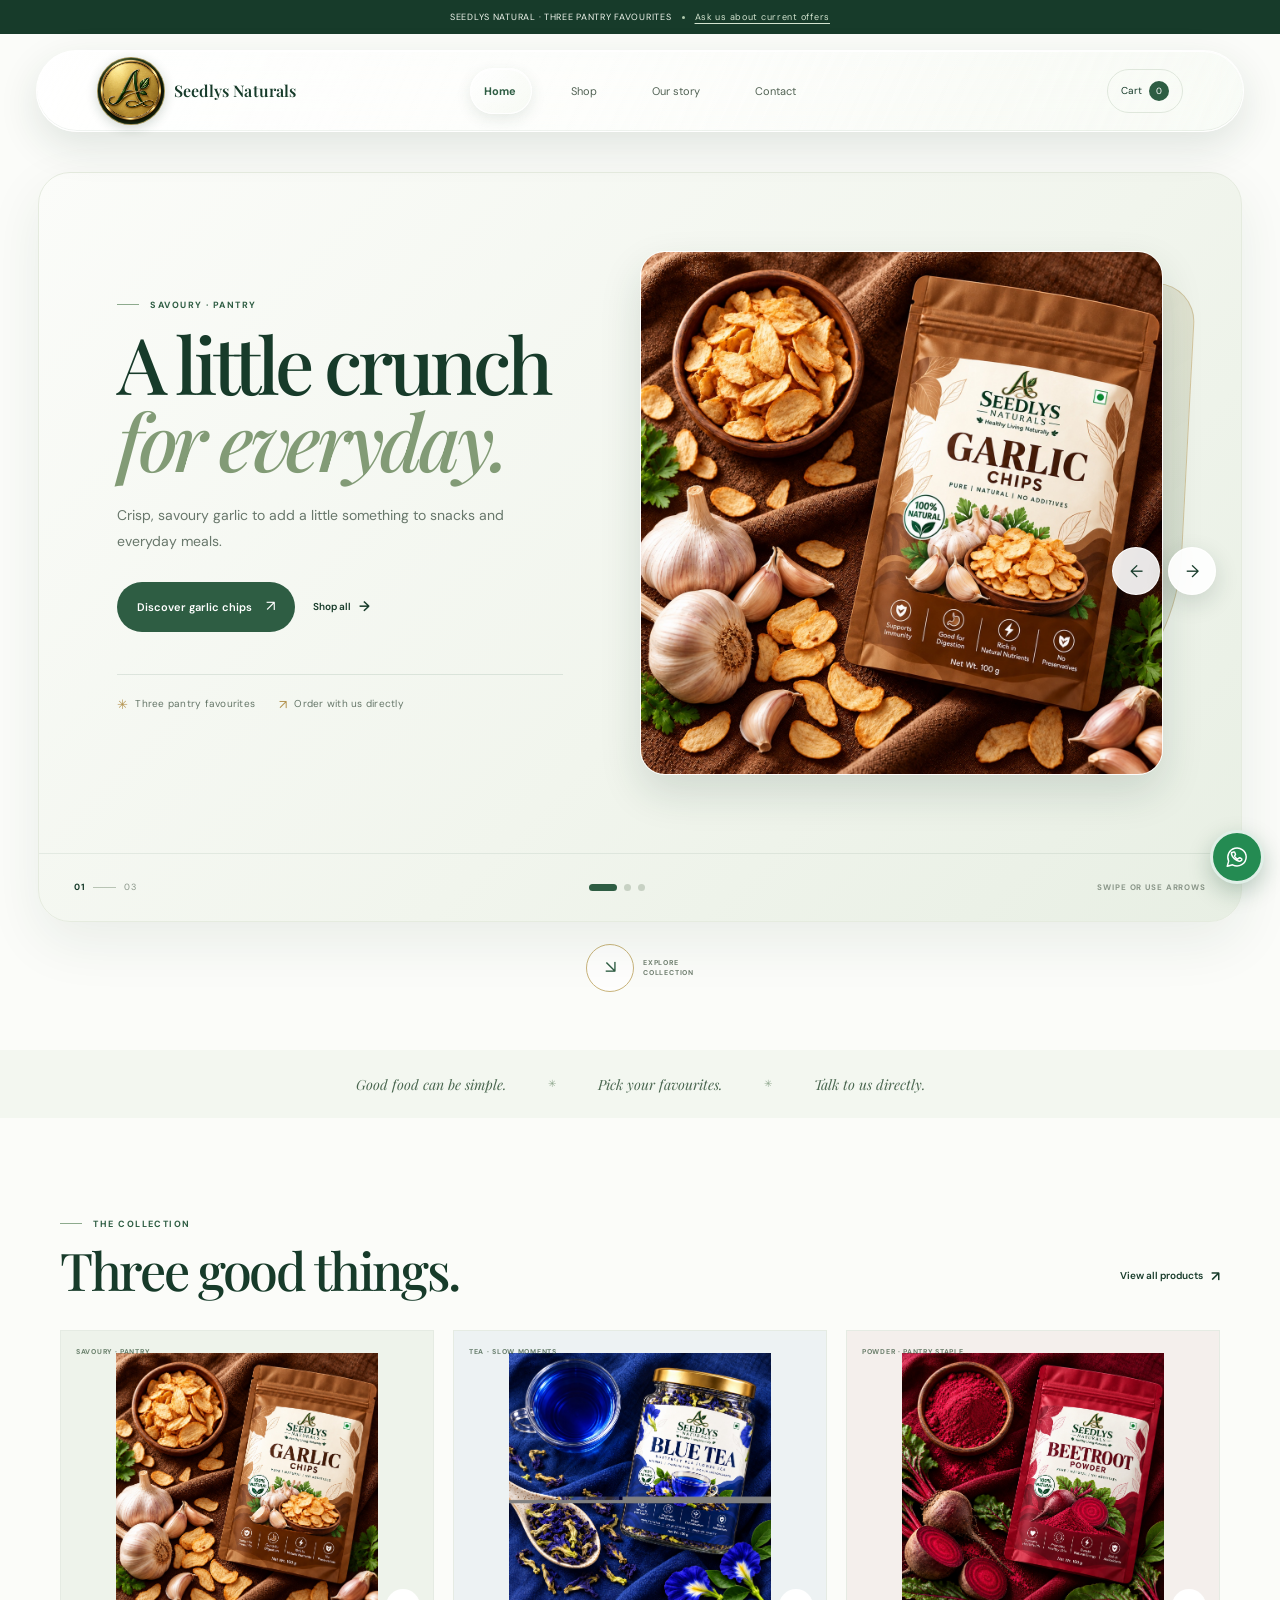
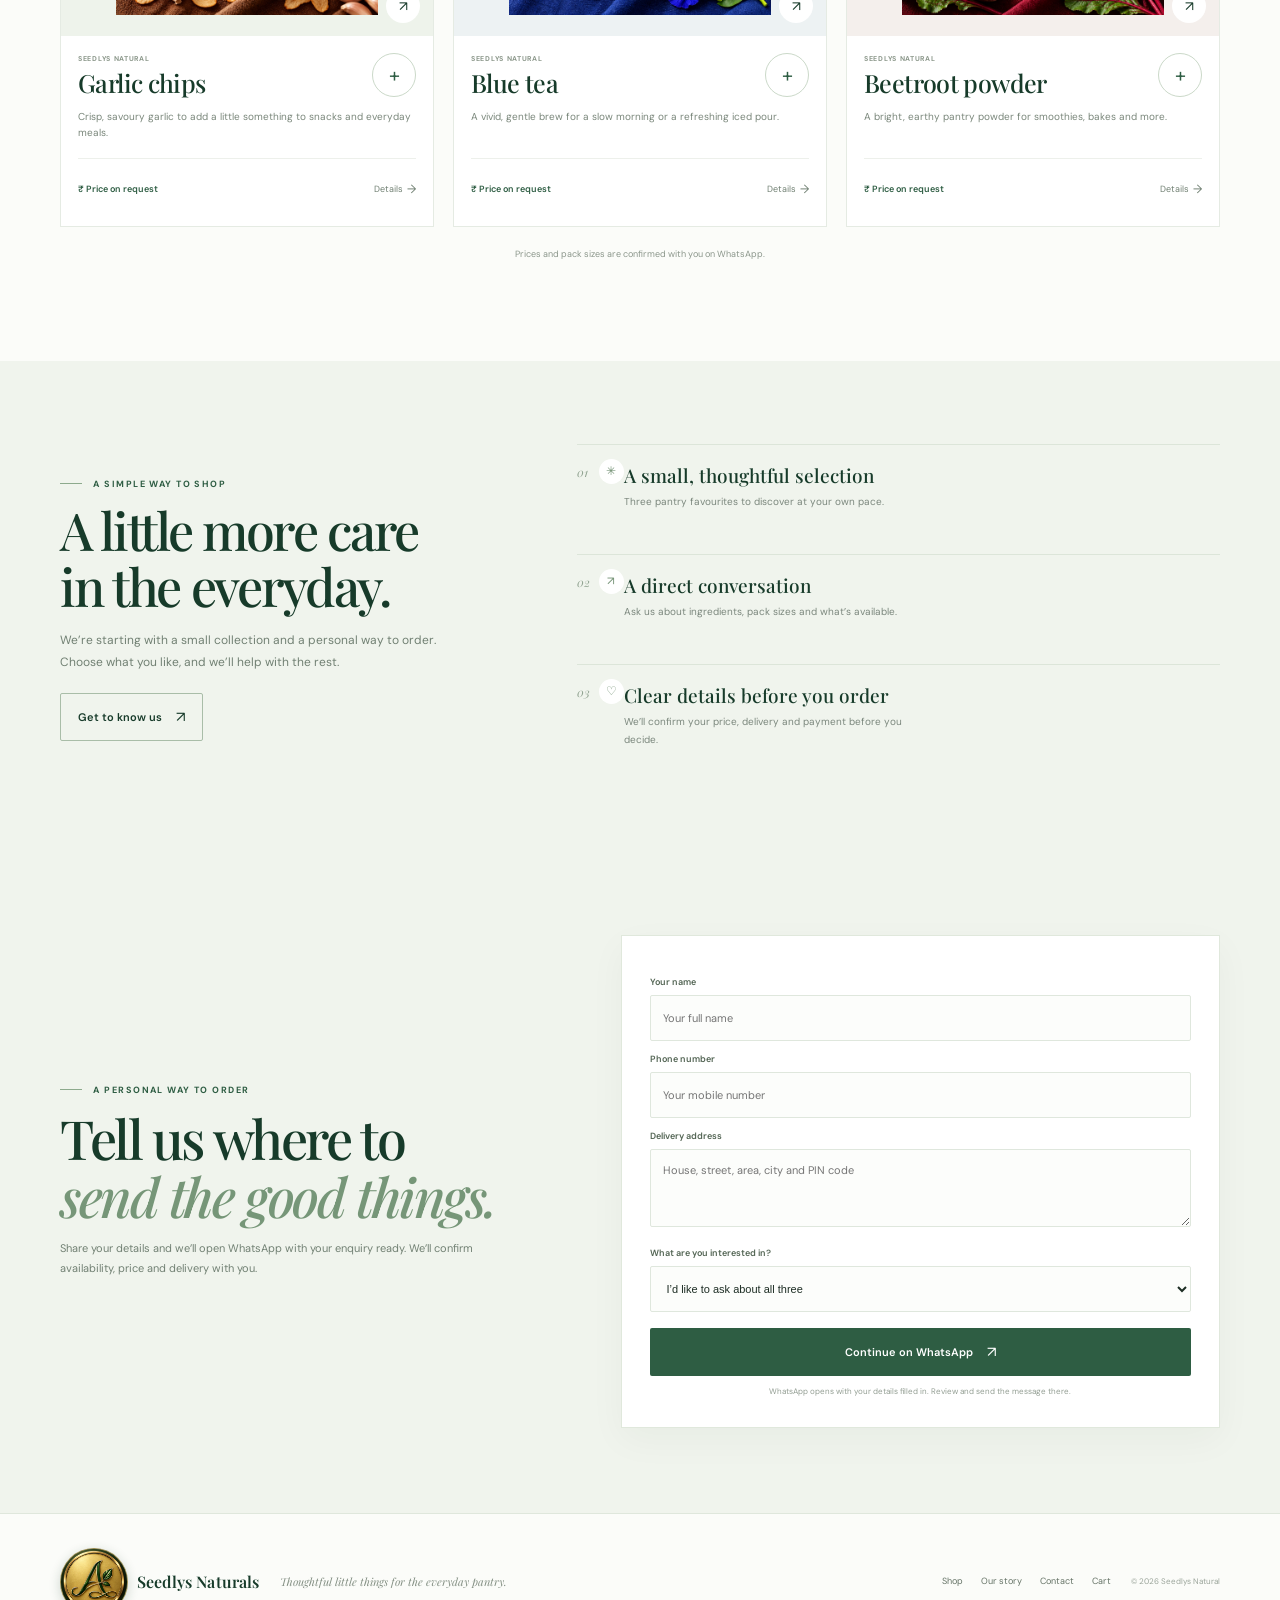
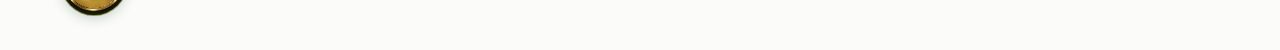
==== commit c2d0aec1: "Refresh homepage hero and product slider" ====
--- a/index.html
+++ b/index.html
@@ -4,7 +4,7 @@
     <meta charset="utf-8" /><meta name="viewport" content="width=device-width, initial-scale=1" /><meta name="theme-color" content="#f7faf5" />
     <title>Seedlys Natural | Thoughtful pantry favourites</title><meta name="description" content="Explore garlic chips, blue tea and beetroot powder from Seedlys Natural. Ask us about current prices and delivery on WhatsApp." />
     <meta property="og:type" content="website" /><meta property="og:site_name" content="Seedlys Natural" /><meta property="og:title" content="Seedlys Natural | Thoughtful pantry favourites" /><meta property="og:description" content="A thoughtful little pantry: garlic chips, blue tea and beetroot powder. Enquire directly on WhatsApp." /><meta property="og:image" content="images/seedlys-social.svg" />
-    <link rel="icon" href="images/seedlys-mark.svg" type="image/svg+xml" /><link rel="stylesheet" href="css/style.css?v=20261019-emerald-glass-v4" /><script src="js/products.js?v=20261022-logo-corrected" defer></script><script src="js/main.js?v=20261019-emerald-glass-v3" defer></script>
+    <link rel="icon" href="images/seedlys-mark.svg" type="image/svg+xml" /><link rel="stylesheet" href="css/style.css?v=20261023-modern-refresh" /><script src="js/products.js?v=20261022-logo-corrected" defer></script><script src="js/main.js?v=20261023-modern-refresh" defer></script>
   </head>
   <body data-page="home">
     <a class="skip-link" href="#main">Skip to content</a>
@@ -16,9 +16,27 @@
       <a class="header-cart" href="cart.html" aria-label="Open cart">Cart <span data-cart-count>0</span></a>
     </header>
     <main id="main">
-      <section class="home-hero">
-        <div class="hero-copy"><p class="eyebrow"><span></span> SEEDLYS NATURAL</p><h1>A thoughtful<br />little pantry.</h1><p class="hero-intro">Three everyday favourites, chosen to bring a little more colour and character to your table.</p><div class="hero-actions"><a class="button button-primary" href="shop.html">Explore the collection <span aria-hidden="true">↗</span></a><a class="simple-link" href="about.html">A little about us <span aria-hidden="true">→</span></a></div><p class="hero-signoff"><span aria-hidden="true">✳</span> Small details. Everyday rituals.</p></div>
-        <a class="scroll-cue" href="#featured"><span></span> SCROLL TO DISCOVER</a>
+      <section class="home-hero" aria-label="Seedlys Natural product highlights">
+        <div class="hero-carousel" data-hero-slider aria-roledescription="carousel" aria-label="Featured Seedlys Natural products">
+          <div class="hero-viewport"><div class="hero-track" data-hero-track>
+            <article class="hero-slide" data-product-id="1" aria-roledescription="slide" aria-label="1 of 3">
+              <div class="hero-copy"><p class="eyebrow"><span></span> SAVOURY · PANTRY</p><h1>A little crunch<br /><em>for everyday.</em></h1><p class="hero-intro">Crisp, savoury garlic to add a little something to snacks and everyday meals.</p><div class="hero-actions"><a class="button button-primary" href="product.html?id=1">Discover garlic chips <span aria-hidden="true">↗</span></a><a class="simple-link" href="shop.html">Shop all <span aria-hidden="true">→</span></a></div><div class="hero-trust" aria-label="Shopping details"><span><i aria-hidden="true">✳</i> Three pantry favourites</span><span><i aria-hidden="true">↗</i> Order with us directly</span></div></div>
+              <div class="hero-art"><img src="images/garlic-chips-logo-corrected.jpg" alt="Seedlys Natural garlic chips pouch with garlic and golden chips" fetchpriority="high" /></div>
+            </article>
+            <article class="hero-slide" data-product-id="2" aria-roledescription="slide" aria-label="2 of 3" aria-hidden="true" inert>
+              <div class="hero-copy"><p class="eyebrow"><span></span> TEA · SLOW MOMENTS</p><h1>A vivid little<br /><em>pause in your day.</em></h1><p class="hero-intro">A gentle blue tea for a slow morning or a refreshing iced pour.</p><div class="hero-actions"><a class="button button-primary" href="product.html?id=2">Discover blue tea <span aria-hidden="true">↗</span></a><a class="simple-link" href="shop.html">Shop all <span aria-hidden="true">→</span></a></div><div class="hero-trust" aria-label="Shopping details"><span><i aria-hidden="true">✳</i> Three pantry favourites</span><span><i aria-hidden="true">↗</i> Order with us directly</span></div></div>
+              <div class="hero-art"><img src="images/blue-tea-logo-corrected.jpg" alt="Seedlys Natural blue tea jar beside blue butterfly pea tea and flowers" loading="lazy" /></div>
+            </article>
+            <article class="hero-slide" data-product-id="3" aria-roledescription="slide" aria-label="3 of 3" aria-hidden="true" inert>
+              <div class="hero-copy"><p class="eyebrow"><span></span> POWDER · PANTRY STAPLE</p><h1>Bring a little<br /><em>colour to your kitchen.</em></h1><p class="hero-intro">A bright, earthy pantry powder for smoothies, bakes and more.</p><div class="hero-actions"><a class="button button-primary" href="product.html?id=3">Discover beetroot powder <span aria-hidden="true">↗</span></a><a class="simple-link" href="shop.html">Shop all <span aria-hidden="true">→</span></a></div><div class="hero-trust" aria-label="Shopping details"><span><i aria-hidden="true">✳</i> Three pantry favourites</span><span><i aria-hidden="true">↗</i> Order with us directly</span></div></div>
+              <div class="hero-art"><img src="images/beetroot-powder-logo-corrected.jpg" alt="Seedlys Natural beetroot powder pouch with fresh beetroot and powder" loading="lazy" /></div>
+            </article>
+          </div></div>
+          <button class="hero-arrow hero-arrow-prev" type="button" data-hero-prev aria-label="Previous featured product"><span aria-hidden="true">←</span></button>
+          <button class="hero-arrow hero-arrow-next" type="button" data-hero-next aria-label="Next featured product"><span aria-hidden="true">→</span></button>
+          <div class="hero-carousel-footer"><span class="hero-counter"><span data-hero-current>01</span><i></i>03</span><div class="hero-dots" role="group" aria-label="Choose a featured product"><button class="is-active" type="button" data-hero-dot="0" aria-label="Show garlic chips" aria-current="true"></button><button type="button" data-hero-dot="1" aria-label="Show blue tea"></button><button type="button" data-hero-dot="2" aria-label="Show beetroot powder"></button></div><span class="hero-footer-note">SWIPE OR USE ARROWS</span></div>
+        </div>
+        <a class="hero-explore" href="#featured" aria-label="Explore all products"><span aria-hidden="true">↘</span><small>EXPLORE<br />COLLECTION</small></a>
       </section>
       <section class="intro-ribbon" aria-label="A note from Seedlys Natural"><span>Good food can be simple.</span><i aria-hidden="true">✳</i><span>Pick your favourites.</span><i aria-hidden="true">✳</i><span>Talk to us directly.</span></section>
       <section class="section featured-section" id="featured" aria-labelledby="featured-title"><div class="section-heading"><div><p class="eyebrow"><span></span> THE COLLECTION</p><h2 id="featured-title">Three good things.</h2></div><a class="simple-link" href="shop.html">View all products <span aria-hidden="true">↗</span></a></div><div class="product-grid" data-product-grid="featured" aria-live="polite"></div><p class="price-reminder">Prices and pack sizes are confirmed with you on WhatsApp.</p></section>
--- a/css/style.css
+++ b/css/style.css
@@ -84,19 +84,42 @@
 .section-heading h2, .why-heading h2, .home-cta h2, .page-intro h1, .about-copy h2, .about-values h2, .contact-card h2, .contact-form h2, .checkout-card h2 { margin: 0; color: var(--green-dark); font: 500 clamp(36px, 9vw, 49px)/1.08 var(--serif); letter-spacing: -.045em; }
 .section-heading .simple-link { flex-shrink: 0; }
 
-/* Home page hero and featured collection */
-.home-hero { min-height: 650px; padding: 48px 22px 58px; position: relative; display: flex; align-items: center; overflow: hidden; isolation: isolate; background: #f4f0e5; }
-.home-hero::before { content: ''; position: absolute; z-index: 0; inset: -1.5%; background: url('../images/home-hero-premium.jpg') 68% center / cover no-repeat; animation: hero-drift 28s ease-in-out infinite alternate; will-change: transform; }
-.home-hero::after { content: ''; position: absolute; z-index: 1; inset: 0; background: linear-gradient(180deg, rgba(251,252,249,.97) 0%, rgba(251,252,249,.94) 44%, rgba(251,252,249,.48) 74%, rgba(251,252,249,.14) 100%); }
-.hero-copy { width: min(100%, 570px); position: relative; z-index: 2; animation: hero-copy-enter .9s cubic-bezier(.2,.7,.2,1) both; }
-.hero-copy h1 { margin: 0; color: var(--green-dark); font: 500 clamp(58px, 15vw, 76px)/.98 var(--serif); letter-spacing: -.055em; }
-.hero-intro { max-width: 350px; margin: 19px 0 0; color: #758176; font-size: 12px; line-height: 1.8; }
-.hero-actions { margin-top: 21px; display: flex; align-items: center; flex-wrap: wrap; gap: 10px 16px; }
-.hero-signoff { margin: 24px 0 0; color: #879487; font-size: 9px; letter-spacing: .035em; }
-.hero-signoff span { margin-right: 5px; color: #8eaa8d; font-size: 16px; vertical-align: -1px; }
-.scroll-cue { display: none; }
-@keyframes hero-drift { from { transform: scale(1); } to { transform: scale(1.045); } }
-@keyframes hero-copy-enter { from { opacity: 0; transform: translateY(20px); } to { opacity: 1; transform: translateY(0); } }
+/* Home page hero carousel and featured collection */
+.home-hero { padding: 12px 12px 34px; }
+.hero-carousel { position: relative; max-width: 1480px; margin: 0 auto; overflow: hidden; border: 1px solid #e5ebdf; border-radius: 28px; background: linear-gradient(135deg, #fbfcf9 0%, #f1f5ed 58%, #e8efe4 100%); box-shadow: 0 20px 55px rgba(23, 59, 42, .08); }
+.hero-viewport { overflow: hidden; }
+.hero-track { display: flex; width: 100%; transform: translateX(0); transition: transform .76s cubic-bezier(.22,.61,.36,1); will-change: transform; }
+.hero-slide { min-width: 100%; min-height: 0; padding: 28px 20px 20px; display: grid; grid-template-columns: 1fr; align-items: center; gap: 23px; }
+.hero-copy { width: min(100%, 590px); position: relative; z-index: 1; }
+.hero-copy .eyebrow { margin-bottom: 14px; }
+.hero-copy h1 { max-width: 610px; margin: 0; color: var(--green-dark); font: 500 clamp(48px, 12vw, 75px)/.99 var(--serif); letter-spacing: -.055em; }
+.hero-copy h1 em { color: #829b76; font-weight: 500; }
+.hero-intro { max-width: 390px; margin: 18px 0 0; color: #68776b; font-size: 13px; line-height: 1.8; }
+.hero-actions { margin-top: 22px; display: flex; align-items: center; flex-wrap: wrap; gap: 9px 17px; }
+.hero-actions .button { min-height: 50px; padding: 0 19px; border-radius: 999px; }
+.hero-trust { margin-top: 35px; padding-top: 17px; display: flex; flex-wrap: wrap; gap: 10px 22px; border-top: 1px solid rgba(46,93,67,.12); color: #657668; font-size: 9px; letter-spacing: .025em; }
+.hero-trust span { display: inline-flex; align-items: center; gap: 7px; }
+.hero-trust i { color: #b3924e; font-size: 13px; font-style: normal; }
+.hero-art { position: relative; z-index: 0; min-width: 0; width: min(100%, 520px); aspect-ratio: 1 / 1; justify-self: center; overflow: visible; border: 0; border-radius: 0; background: transparent; box-shadow: none; isolation: isolate; }
+.hero-art::before { content: ''; position: absolute; z-index: -1; inset: 4% -4% 4% 12%; border: 1px solid rgba(179,146,78,.38); border-radius: 46% 8% 44% 8%; background: linear-gradient(145deg, rgba(205,169,94,.20), rgba(46,93,67,.15)); transform: rotate(3deg); }
+.hero-art img { width: 100%; height: 100%; object-fit: cover; border: 1px solid rgba(255,255,255,.9); border-radius: 25px; box-shadow: 0 18px 42px rgba(23, 59, 42, .14); }
+.hero-arrow { position: absolute; z-index: 2; top: 50%; width: 46px; height: 46px; display: grid; place-items: center; border: 1px solid rgba(255,255,255,.92); border-radius: 50%; background: rgba(255,255,255,.9); color: var(--green-dark); box-shadow: 0 8px 24px rgba(23,59,42,.16); cursor: pointer; backdrop-filter: blur(12px); -webkit-backdrop-filter: blur(12px); transition: transform .28s cubic-bezier(.2,.8,.2,1), background .25s ease, box-shadow .25s ease; }
+.hero-arrow:hover { transform: scale(1.07); background: #fff; box-shadow: 0 11px 28px rgba(23,59,42,.2); }
+.hero-arrow span { font-size: 17px; line-height: 1; }
+.hero-arrow-prev { left: auto; right: 73px; }
+.hero-arrow-next { right: 17px; }
+.hero-carousel-footer { min-height: 58px; padding: 8px 18px; display: flex; align-items: center; justify-content: space-between; gap: 12px; border-top: 1px solid rgba(46,93,67,.09); }
+.hero-counter { display: inline-flex; align-items: center; gap: 8px; color: #8a9689; font-size: 9px; letter-spacing: .08em; }
+.hero-counter > span { color: var(--green-dark); font-weight: 700; }
+.hero-counter i { width: 23px; height: 1px; background: #b8c4b4; }
+.hero-dots { display: flex; align-items: center; justify-content: center; gap: 7px; }
+.hero-dots button { width: 7px; height: 7px; padding: 0; border: 0; border-radius: 99px; background: #c7d1c3; cursor: pointer; transition: width .38s cubic-bezier(.22,.61,.36,1), background .28s ease; }
+.hero-dots button.is-active { width: 28px; background: var(--green); }
+.hero-footer-note { color: #8a9689; font-size: 7px; font-weight: 700; letter-spacing: .11em; text-align: right; }
+.hero-explore { width: max-content; margin: 22px auto 0; display: flex; align-items: center; gap: 9px; color: var(--green); }
+.hero-explore > span { width: 48px; height: 48px; display: grid; place-items: center; border: 1px solid #c9b47b; border-radius: 50%; background: rgba(255,255,255,.72); color: var(--green); font-size: 18px; transition: transform .35s cubic-bezier(.2,.8,.2,1), background .25s ease; }
+.hero-explore:hover > span { transform: rotate(45deg); background: #f4f1e6; }
+.hero-explore small { color: #718071; font-size: 7px; font-weight: 700; letter-spacing: .11em; line-height: 1.5; }
 .intro-ribbon { padding: 14px 16px; display: flex; align-items: center; justify-content: center; flex-wrap: wrap; gap: 8px 13px; background: var(--paper-soft); color: #49664f; }
 .intro-ribbon span { font: italic 12px var(--serif); }
 .intro-ribbon i { color: #8ea78d; font-size: 10px; font-style: normal; }
@@ -290,9 +313,15 @@
 /* Larger phone and tablet layouts */
 @media (min-width: 600px) {
   .site-header { width: calc(100% - 40px); margin: 12px auto; padding: 0 30px; }
-  .home-hero { min-height: 620px; padding: 58px 38px 65px; }
-  .home-hero::before { background-position: 68% center; }
-  .home-hero::after { background: linear-gradient(90deg, rgba(251,252,249,.97) 0%, rgba(251,252,249,.91) 42%, rgba(251,252,249,.34) 70%, rgba(251,252,249,.06) 100%); }
+  .home-hero { padding: 18px 22px 48px; }
+  .hero-slide { padding: 36px 34px 28px; grid-template-columns: 1fr 1fr; gap: 24px; }
+  .hero-copy h1 { font-size: clamp(54px, 7vw, 76px); }
+  .hero-art { width: 100%; }
+  .hero-arrow { top: 50%; }
+  .hero-arrow-prev { right: 72px; }
+  .hero-arrow-next { right: 17px; }
+  .hero-carousel-footer { min-height: 62px; padding-right: 26px; padding-left: 26px; }
+  .hero-footer-note { font-size: 8px; }
   .section { padding-right: 34px; padding-left: 34px; }
   .why-section { padding: 58px 34px; grid-template-columns: .9fr 1.1fr; gap: 35px; align-items: center; }
   .why-points article { min-height: 107px; }
@@ -329,16 +358,20 @@
   .primary-nav a:hover { color: var(--green); }
   .menu-toggle { display: none; }
   .header-cart { grid-column: 3; grid-row: 1; justify-self: end; min-height: 44px; padding: 0 13px; font-size: 10px; }
-  .home-hero { min-height: 660px; max-width: 1600px; margin: 0 auto; padding: 48px max(55px, calc((100% - var(--content)) / 2)) 72px; }
-  .home-hero::before { background-position: center 54%; }
-  .home-hero::after { background: linear-gradient(90deg, rgba(251,252,249,.98) 0%, rgba(251,252,249,.91) 35%, rgba(251,252,249,.40) 59%, rgba(251,252,249,.03) 82%); }
-  .hero-copy { padding-bottom: 15px; }
-  .hero-copy h1 { font-size: clamp(72px, 7vw, 92px); }
-  .hero-intro { margin-top: 24px; font-size: 13px; }
-  .hero-actions { margin-top: 25px; gap: 18px; }
-  .hero-signoff { margin-top: 36px; font-size: 10px; }
-  .scroll-cue { position: absolute; left: max(55px, calc((100% - var(--content)) / 2)); bottom: 22px; display: flex; align-items: center; gap: 9px; color: #97a197; font-size: 7px; letter-spacing: .15em; }
-  .scroll-cue span { width: 25px; height: 1px; background: #acb9aa; }
+  .home-hero { max-width: 1600px; margin: 0 auto; padding: 24px max(38px, calc((100% - 1340px) / 2)) 58px; }
+  .hero-carousel { border-radius: 32px; }
+  .hero-slide { min-height: 680px; padding: 58px 78px; grid-template-columns: minmax(0, .92fr) minmax(380px, 1.08fr); gap: clamp(38px, 6vw, 82px); }
+  .hero-copy { padding: 0 0 12px; }
+  .hero-copy h1 { font-size: clamp(68px, 6.1vw, 88px); }
+  .hero-intro { margin-top: 24px; font-size: 14px; }
+  .hero-actions { margin-top: 28px; gap: 18px; }
+  .hero-trust { margin-top: 42px; padding-top: 19px; gap: 12px 24px; font-size: 10px; }
+  .hero-art { max-width: 540px; border-radius: 27px; }
+  .hero-arrow { top: 50%; width: 48px; height: 48px; }
+  .hero-arrow-prev { right: 81px; }
+  .hero-arrow-next { right: 25px; }
+  .hero-carousel-footer { min-height: 68px; padding: 10px 35px; }
+  .hero-footer-note { font-size: 8px; }
   .intro-ribbon { min-height: 68px; gap: 42px; }
   .intro-ribbon span { font-size: 14px; }
   .section { padding: 100px max(45px, calc((100% - var(--content)) / 2)); }
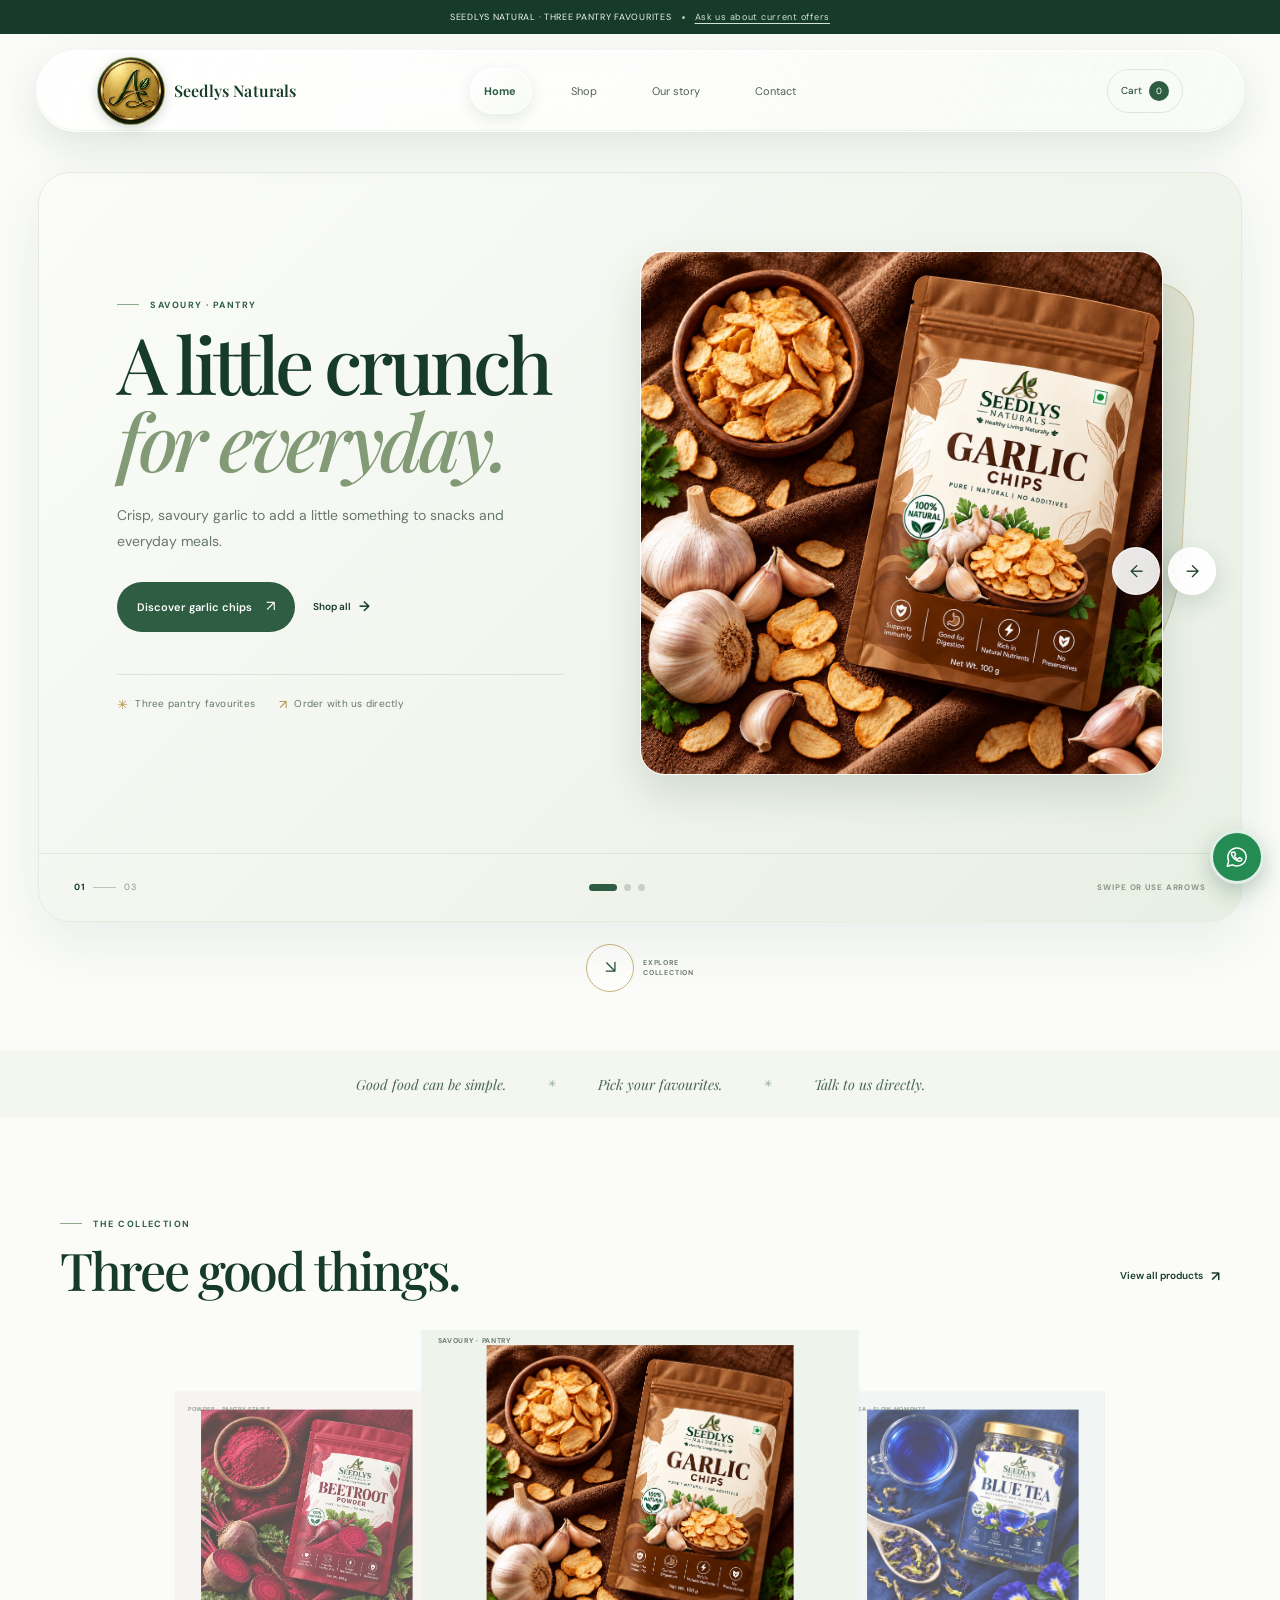
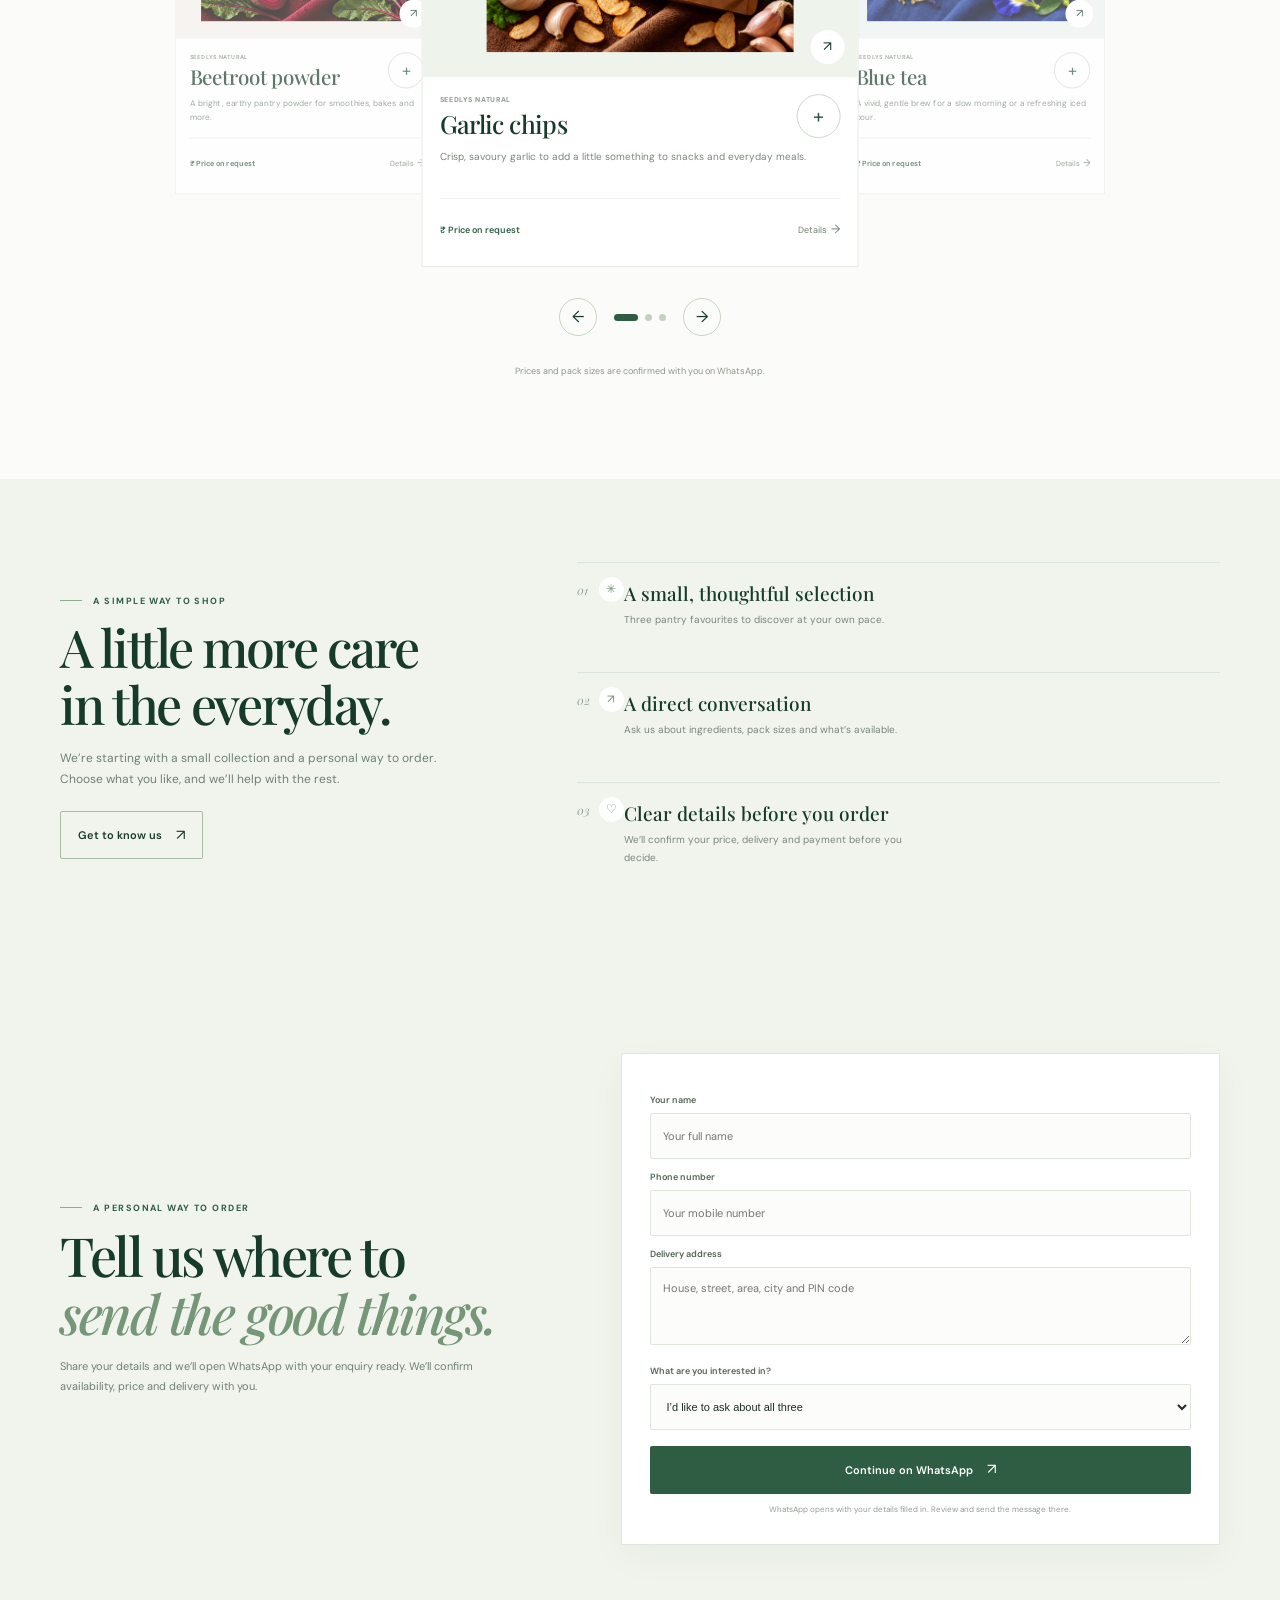
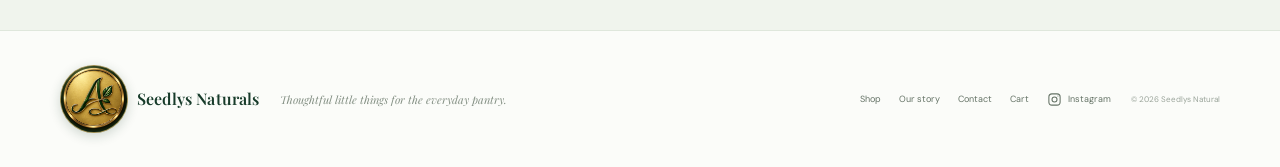
==== commit 3b2874f7: "Fix blue tea image and add product carousel and Instagram" ====
--- a/index.html
+++ b/index.html
@@ -4,7 +4,7 @@
     <meta charset="utf-8" /><meta name="viewport" content="width=device-width, initial-scale=1" /><meta name="theme-color" content="#f7faf5" />
     <title>Seedlys Natural | Thoughtful pantry favourites</title><meta name="description" content="Explore garlic chips, blue tea and beetroot powder from Seedlys Natural. Ask us about current prices and delivery on WhatsApp." />
     <meta property="og:type" content="website" /><meta property="og:site_name" content="Seedlys Natural" /><meta property="og:title" content="Seedlys Natural | Thoughtful pantry favourites" /><meta property="og:description" content="A thoughtful little pantry: garlic chips, blue tea and beetroot powder. Enquire directly on WhatsApp." /><meta property="og:image" content="images/seedlys-social.svg" />
-    <link rel="icon" href="images/seedlys-mark.svg" type="image/svg+xml" /><link rel="stylesheet" href="css/style.css?v=20261023-modern-refresh" /><script src="js/products.js?v=20261022-logo-corrected" defer></script><script src="js/main.js?v=20261023-modern-refresh" defer></script>
+    <link rel="icon" href="images/seedlys-mark.svg" type="image/svg+xml" /><link rel="stylesheet" href="css/style.css?v=20261023-product-slider" /><script src="js/products.js?v=20261023-product-slider" defer></script><script src="js/main.js?v=20261023-product-slider" defer></script>
   </head>
   <body data-page="home">
     <a class="skip-link" href="#main">Skip to content</a>
@@ -25,7 +25,7 @@
             </article>
             <article class="hero-slide" data-product-id="2" aria-roledescription="slide" aria-label="2 of 3" aria-hidden="true" inert>
               <div class="hero-copy"><p class="eyebrow"><span></span> TEA · SLOW MOMENTS</p><h1>A vivid little<br /><em>pause in your day.</em></h1><p class="hero-intro">A gentle blue tea for a slow morning or a refreshing iced pour.</p><div class="hero-actions"><a class="button button-primary" href="product.html?id=2">Discover blue tea <span aria-hidden="true">↗</span></a><a class="simple-link" href="shop.html">Shop all <span aria-hidden="true">→</span></a></div><div class="hero-trust" aria-label="Shopping details"><span><i aria-hidden="true">✳</i> Three pantry favourites</span><span><i aria-hidden="true">↗</i> Order with us directly</span></div></div>
-              <div class="hero-art"><img src="images/blue-tea-logo-corrected.jpg" alt="Seedlys Natural blue tea jar beside blue butterfly pea tea and flowers" loading="lazy" /></div>
+              <div class="hero-art"><img src="images/blue-tea-logo-corrected.jpg?v=20261023-clean-photo" alt="Seedlys Natural blue tea jar beside blue butterfly pea tea and flowers" loading="lazy" /></div>
             </article>
             <article class="hero-slide" data-product-id="3" aria-roledescription="slide" aria-label="3 of 3" aria-hidden="true" inert>
               <div class="hero-copy"><p class="eyebrow"><span></span> POWDER · PANTRY STAPLE</p><h1>Bring a little<br /><em>colour to your kitchen.</em></h1><p class="hero-intro">A bright, earthy pantry powder for smoothies, bakes and more.</p><div class="hero-actions"><a class="button button-primary" href="product.html?id=3">Discover beetroot powder <span aria-hidden="true">↗</span></a><a class="simple-link" href="shop.html">Shop all <span aria-hidden="true">→</span></a></div><div class="hero-trust" aria-label="Shopping details"><span><i aria-hidden="true">✳</i> Three pantry favourites</span><span><i aria-hidden="true">↗</i> Order with us directly</span></div></div>
@@ -39,11 +39,11 @@
         <a class="hero-explore" href="#featured" aria-label="Explore all products"><span aria-hidden="true">↘</span><small>EXPLORE<br />COLLECTION</small></a>
       </section>
       <section class="intro-ribbon" aria-label="A note from Seedlys Natural"><span>Good food can be simple.</span><i aria-hidden="true">✳</i><span>Pick your favourites.</span><i aria-hidden="true">✳</i><span>Talk to us directly.</span></section>
-      <section class="section featured-section" id="featured" aria-labelledby="featured-title"><div class="section-heading"><div><p class="eyebrow"><span></span> THE COLLECTION</p><h2 id="featured-title">Three good things.</h2></div><a class="simple-link" href="shop.html">View all products <span aria-hidden="true">↗</span></a></div><div class="product-grid" data-product-grid="featured" aria-live="polite"></div><p class="price-reminder">Prices and pack sizes are confirmed with you on WhatsApp.</p></section>
+      <section class="section featured-section" id="featured" aria-labelledby="featured-title"><div class="section-heading"><div><p class="eyebrow"><span></span> THE COLLECTION</p><h2 id="featured-title">Three good things.</h2></div><a class="simple-link" href="shop.html">View all products <span aria-hidden="true">↗</span></a></div><div class="product-slider" data-product-slider aria-label="Featured products"><div class="product-grid" data-product-grid="featured" data-product-slider-track></div><div class="product-slider-controls"><button class="product-slider-arrow" type="button" data-product-prev aria-label="Previous product">←</button><div class="product-slider-dots" role="group" aria-label="Choose a product"><button class="is-active" type="button" data-product-dot="0" aria-label="Show garlic chips" aria-current="true"></button><button type="button" data-product-dot="1" aria-label="Show blue tea"></button><button type="button" data-product-dot="2" aria-label="Show beetroot powder"></button></div><button class="product-slider-arrow" type="button" data-product-next aria-label="Next product">→</button></div></div><p class="price-reminder">Prices and pack sizes are confirmed with you on WhatsApp.</p></section>
       <section class="why-section" aria-labelledby="why-title"><div class="why-heading"><p class="eyebrow"><span></span> A SIMPLE WAY TO SHOP</p><h2 id="why-title">A little more care<br />in the everyday.</h2><p>We’re starting with a small collection and a personal way to order. Choose what you like, and we’ll help with the rest.</p><a class="button button-outline" href="about.html">Get to know us <span aria-hidden="true">↗</span></a></div><div class="why-points"><article><span class="why-number">01</span><span class="why-icon" aria-hidden="true">✳</span><h3>A small, thoughtful selection</h3><p>Three pantry favourites to discover at your own pace.</p></article><article><span class="why-number">02</span><span class="why-icon" aria-hidden="true">↗</span><h3>A direct conversation</h3><p>Ask us about ingredients, pack sizes and what’s available.</p></article><article><span class="why-number">03</span><span class="why-icon" aria-hidden="true">♡</span><h3>Clear details before you order</h3><p>We’ll confirm your price, delivery and payment before you decide.</p></article></div></section>
       <section class="home-order-section" id="whatsapp-order" aria-labelledby="home-order-title"><div class="home-order-copy"><p class="eyebrow"><span></span> A PERSONAL WAY TO ORDER</p><h2 id="home-order-title">Tell us where to<br /><em>send the good things.</em></h2><p>Share your details and we’ll open WhatsApp with your enquiry ready. We’ll confirm availability, price and delivery with you.</p></div><form class="home-order-form" data-home-order-form><label for="home-order-name">Your name</label><input id="home-order-name" name="name" type="text" autocomplete="name" placeholder="Your full name" required /><label for="home-order-phone">Phone number</label><input id="home-order-phone" name="phone" type="tel" autocomplete="tel" inputmode="tel" placeholder="Your mobile number" required /><label for="home-order-address">Delivery address</label><textarea id="home-order-address" name="address" autocomplete="street-address" rows="3" placeholder="House, street, area, city and PIN code" required></textarea><label for="home-order-product">What are you interested in?</label><select id="home-order-product" name="product"><option value="All three products">I’d like to ask about all three</option><option value="Garlic chips">Garlic chips</option><option value="Blue tea">Blue tea</option><option value="Beetroot powder">Beetroot powder</option></select><button class="button button-primary button-full" type="submit">Continue on WhatsApp <span aria-hidden="true">↗</span></button><p class="form-note">WhatsApp opens with your details filled in. Review and send the message there.</p></form></section>
     </main>
-    <footer class="site-footer"><a class="brand" href="index.html" aria-label="Seedlys Naturals home"><span class="brand-name">Seedlys Naturals</span><img class="brand-logo" src="images/seedlys-emblem-gold.jpg?v=gold-v1" alt="Seedlys Naturals gold-and-emerald leaf emblem in a circular badge" /></a><p>Thoughtful little things for the everyday pantry.</p><nav aria-label="Footer navigation"><a href="shop.html">Shop</a><a href="about.html">Our story</a><a href="contact.html">Contact</a><a href="cart.html">Cart</a></nav><small>© <span data-year></span> Seedlys Natural</small></footer>
+    <footer class="site-footer"><a class="brand" href="index.html" aria-label="Seedlys Naturals home"><span class="brand-name">Seedlys Naturals</span><img class="brand-logo" src="images/seedlys-emblem-gold.jpg?v=gold-v1" alt="Seedlys Naturals gold-and-emerald leaf emblem in a circular badge" /></a><p>Thoughtful little things for the everyday pantry.</p><nav aria-label="Footer navigation"><a href="shop.html">Shop</a><a href="about.html">Our story</a><a href="contact.html">Contact</a><a href="cart.html">Cart</a><a class="instagram-link" href="https://www.instagram.com/seedlys.naturals/" target="_blank" rel="noreferrer"><svg viewBox="0 0 24 24" aria-hidden="true"><rect x="3" y="3" width="18" height="18" rx="5"></rect><circle cx="12" cy="12" r="4"></circle><circle class="instagram-dot" cx="17.5" cy="6.5" r=".8"></circle></svg><span>Instagram</span></a></nav><small>© <span data-year></span> Seedlys Natural</small></footer>
     <a class="whatsapp-float" href="https://wa.me/917058241275" target="_blank" rel="noreferrer" aria-label="Chat with Seedlys Natural on WhatsApp"><svg viewBox="0 0 24 24" aria-hidden="true"><path d="M20.5 11.8a8.5 8.5 0 0 1-12.6 7.4L3 20.5l1.3-4.7A8.5 8.5 0 1 1 20.5 11.8Z"/><path d="M8.1 7.8c.2-.4.5-.5.8-.5h.5c.2 0 .4.1.5.4l.7 1.7c.1.3 0 .5-.2.7l-.5.6c-.2.2-.2.4-.1.6.6 1.1 1.5 2 2.7 2.5.2.1.4.1.6-.1l.7-.8c.2-.2.4-.3.7-.2l1.6.8c.3.1.4.3.4.5 0 .4-.2 1-.6 1.3-.5.5-1.2.7-2 .6-1.2-.2-2.8-.9-4.4-2.4-1.3-1.2-2.2-2.7-2.5-3.8-.3-.9-.1-1.5.1-1.9Z"/></svg></a>
   </body>
 </html>
--- a/css/style.css
+++ b/css/style.css
@@ -57,6 +57,9 @@
 .site-footer > p { display: none; margin: 0; color: #849084; font: italic 11px var(--serif); }
 .site-footer nav { grid-column: 1; grid-row: 2; display: flex; flex-wrap: wrap; gap: 10px 16px; }
 .site-footer nav a { min-height: 44px; display: inline-flex; align-items: center; color: #657366; font-size: 9px; }
+.site-footer .instagram-link { gap: 6px; }
+.instagram-link svg { width: 15px; height: 15px; flex: 0 0 15px; fill: none; stroke: currentColor; stroke-width: 1.7; stroke-linecap: round; stroke-linejoin: round; }
+.instagram-link .instagram-dot { fill: currentColor; stroke: none; }
 .site-footer > small { grid-column: 2; grid-row: 2; color: #9aa49a; font-size: 8px; white-space: nowrap; }
 .whatsapp-float { position: fixed; z-index: 30; right: 16px; bottom: 16px; width: 54px; height: 54px; display: grid; place-items: center; border: 3px solid rgba(255,255,255,.86); border-radius: 50%; background: #248b52; color: white; box-shadow: 0 8px 22px rgba(17, 70, 38, .25); transition: transform .2s ease, background .2s ease; }
 .whatsapp-float:hover { transform: translateY(-3px); background: #176f40; }
@@ -151,6 +154,23 @@
 .product-price { color: var(--green); font-size: 8px; font-weight: 600; }
 .product-view { min-height: 44px; display: inline-flex; align-items: center; gap: 4px; color: #718073; font-size: 8px; }
 .product-view span { font-size: 12px; }
+
+/* Focused product carousel with neighboring products peeking into view. */
+.featured-section .product-slider { max-width: 1040px; margin: 0 auto; }
+.featured-section [data-product-slider-track] { position: relative; min-height: 500px; display: block; overflow: hidden; isolation: isolate; }
+.featured-section .product-card { position: absolute; top: 47%; left: calc(50% + var(--slide-offset, 0%)); width: var(--slide-width, 31%); transform: translate(-50%, -50%) scale(var(--slide-scale, .8)); opacity: .68; z-index: 1; transition: left .55s cubic-bezier(.22,.61,.36,1), width .55s cubic-bezier(.22,.61,.36,1), transform .55s cubic-bezier(.22,.61,.36,1), opacity .4s ease, box-shadow .3s ease; }
+.featured-section .product-card.is-active { z-index: 2; opacity: 1; }
+.featured-section .product-card:not(.is-active):hover { z-index: 3; }
+.featured-section .product-card.is-active:hover { transform: translate(-50%, -50%) scale(1.015); }
+.featured-section .product-card { display: flex; flex-direction: column; }
+.featured-section .product-image { min-height: 290px; }
+.featured-section .product-image img { width: 82%; height: 86%; }
+.product-slider-controls { min-height: 54px; display: flex; align-items: center; justify-content: center; gap: 17px; }
+.product-slider-arrow { width: 38px; height: 38px; display: grid; place-items: center; border: 1px solid #c8d5c3; border-radius: 50%; background: transparent; color: var(--green-dark); font-size: 16px; cursor: pointer; transition: color .25s ease, background .25s ease, transform .25s ease; }
+.product-slider-arrow:hover { transform: translateY(-2px); background: var(--green); color: white; }
+.product-slider-dots { display: flex; align-items: center; gap: 7px; }
+.product-slider-dots button { width: 7px; height: 7px; padding: 0; border: 0; border-radius: 99px; background: #c5d0c0; cursor: pointer; transition: width .35s cubic-bezier(.22,.61,.36,1), background .25s ease; }
+.product-slider-dots button.is-active { width: 24px; background: var(--green); }
 
 /* Home page benefits and contact callout */
 .why-section { padding: 58px 22px; display: grid; grid-template-columns: 1fr; gap: 36px; background: #f0f4ed; }
@@ -322,6 +342,9 @@
   .hero-arrow-next { right: 17px; }
   .hero-carousel-footer { min-height: 62px; padding-right: 26px; padding-left: 26px; }
   .hero-footer-note { font-size: 8px; }
+  .featured-section [data-product-slider-track] { min-height: 530px; }
+  .featured-section .product-image { min-height: 290px; }
+  .featured-section .product-card-copy { min-height: 165px; }
   .section { padding-right: 34px; padding-left: 34px; }
   .why-section { padding: 58px 34px; grid-template-columns: .9fr 1.1fr; gap: 35px; align-items: center; }
   .why-points article { min-height: 107px; }
@@ -379,6 +402,11 @@
   .section-heading h2 { font-size: 52px; }
   .product-grid { grid-template-columns: repeat(3, minmax(0, 1fr)); gap: 19px; }
   .product-card { display: flex; flex-direction: column; }
+  .featured-section [data-product-slider-track] { min-height: 560px; }
+  .featured-section .product-card { --slide-width: 31%; --slide-scale: .82; }
+  .featured-section .product-card.is-active { --slide-width: 42%; --slide-scale: 1; }
+  .featured-section .product-image { min-height: 300px; }
+  .featured-section .product-card-copy { min-height: 174px; }
   .product-image { min-height: 270px; }
   .product-image img { width: 82%; height: 86%; }
   .product-category { top: 15px; left: 15px; font-size: 7px; }
@@ -481,6 +509,11 @@
   .section-heading h2 { font-size: 35px; }
   .section-heading .simple-link { font-size: 9px; }
   .product-card { grid-template-columns: 39% 61%; }
+  .featured-section [data-product-slider-track] { min-height: 475px; }
+  .featured-section .product-card { --slide-width: 68%; --slide-scale: .82; }
+  .featured-section .product-card.is-active { --slide-width: 82%; --slide-scale: 1; }
+  .featured-section .product-image { min-height: 220px; }
+  .featured-section .product-card-copy { min-height: 155px; }
   .product-image { min-height: 190px; }
   .product-card h3 { font-size: 18px; }
   .product-card-copy { padding: 11px 9px; }
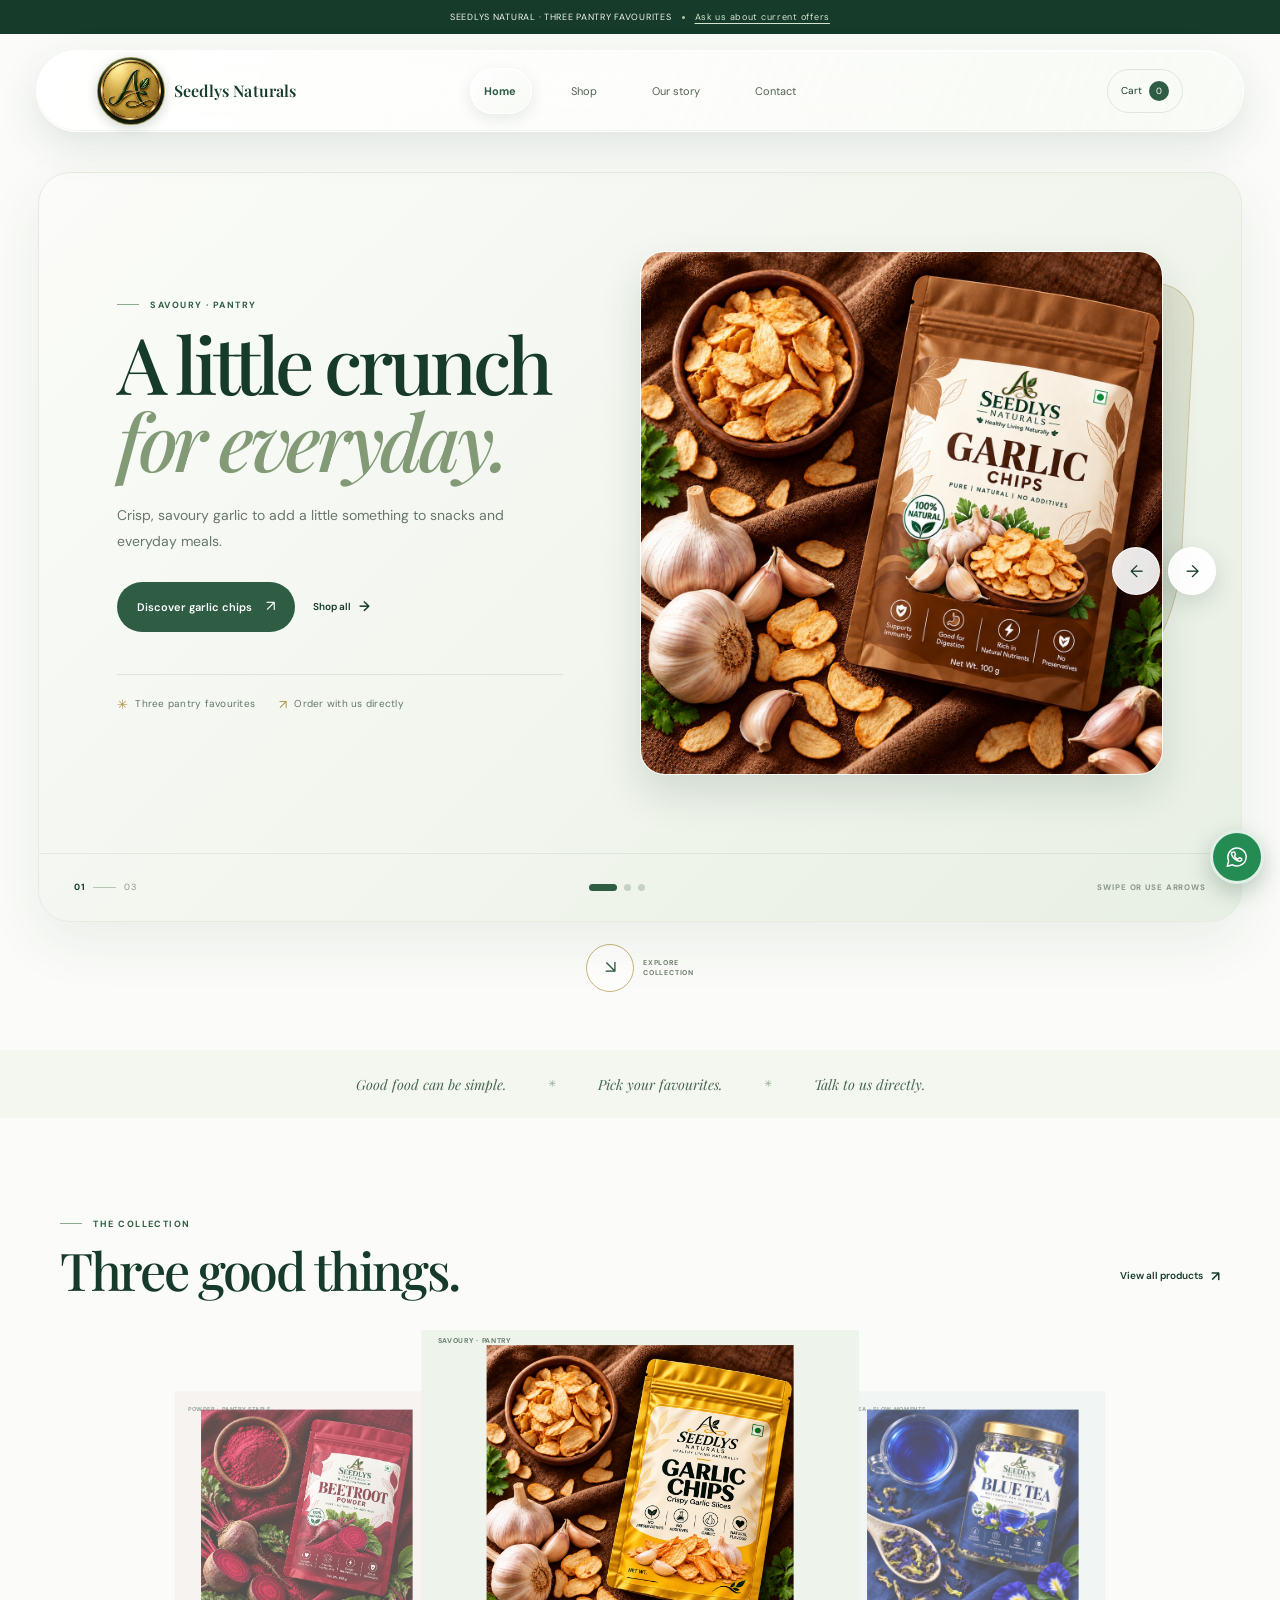
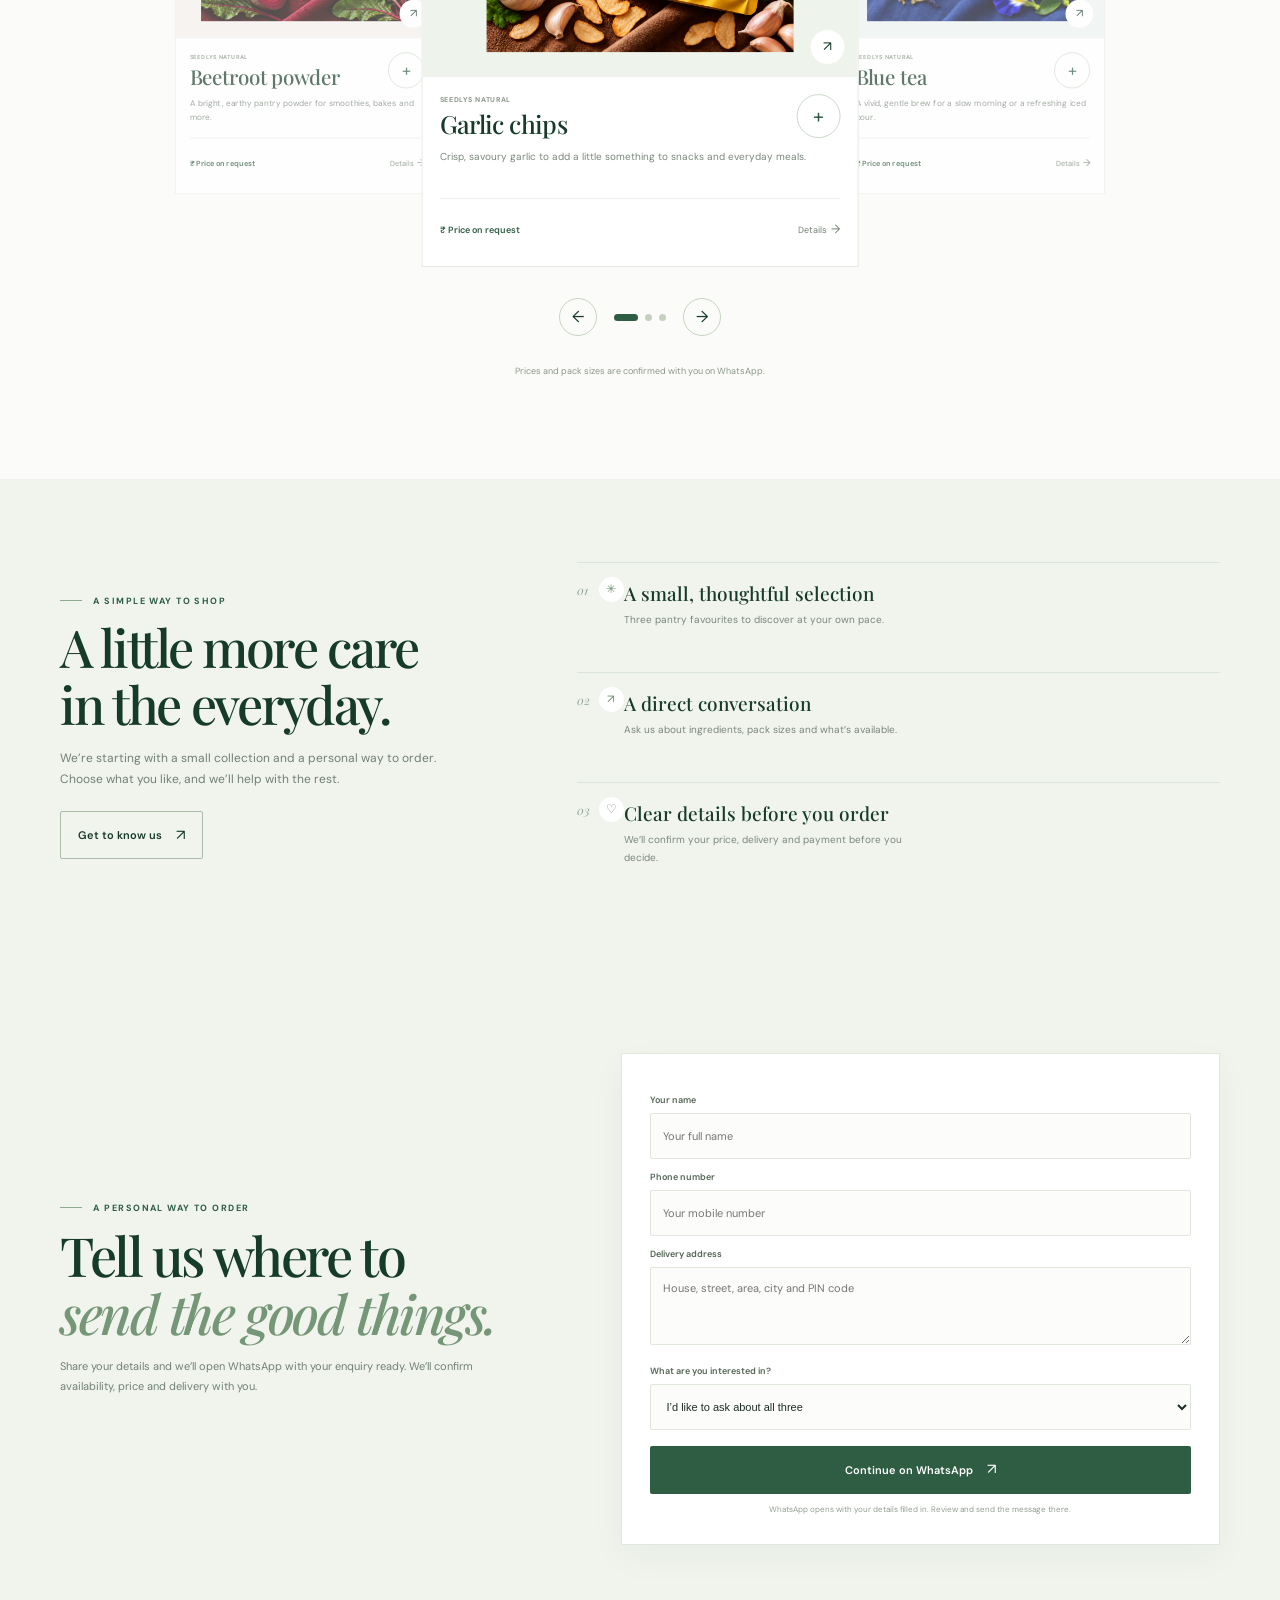
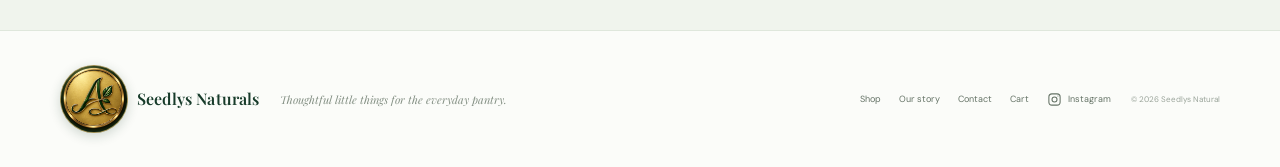
==== commit 45c1e975: "Refresh product image on every page" ====
--- a/index.html
+++ b/index.html
@@ -4,7 +4,7 @@
     <meta charset="utf-8" /><meta name="viewport" content="width=device-width, initial-scale=1" /><meta name="theme-color" content="#f7faf5" />
     <title>Seedlys Natural | Thoughtful pantry favourites</title><meta name="description" content="Explore garlic chips, blue tea and beetroot powder from Seedlys Natural. Ask us about current prices and delivery on WhatsApp." />
     <meta property="og:type" content="website" /><meta property="og:site_name" content="Seedlys Natural" /><meta property="og:title" content="Seedlys Natural | Thoughtful pantry favourites" /><meta property="og:description" content="A thoughtful little pantry: garlic chips, blue tea and beetroot powder. Enquire directly on WhatsApp." /><meta property="og:image" content="images/seedlys-social.svg" />
-    <link rel="icon" href="images/seedlys-mark.svg" type="image/svg+xml" /><link rel="stylesheet" href="css/style.css?v=20261023-product-slider" /><script src="js/products.js?v=20261023-product-slider" defer></script><script src="js/main.js?v=20261023-product-slider" defer></script>
+    <link rel="icon" href="images/seedlys-mark.svg" type="image/svg+xml" /><link rel="stylesheet" href="css/style.css?v=20261023-product-slider-v2" /><script src="js/products.js?v=20261105-garlic-v2" defer></script><script src="js/main.js?v=20261023-product-slider-v2" defer></script>
   </head>
   <body data-page="home">
     <a class="skip-link" href="#main">Skip to content</a>
--- a/css/style.css
+++ b/css/style.css
@@ -159,6 +159,8 @@
 .featured-section .product-slider { max-width: 1040px; margin: 0 auto; }
 .featured-section [data-product-slider-track] { position: relative; min-height: 500px; display: block; overflow: hidden; isolation: isolate; }
 .featured-section .product-card { position: absolute; top: 47%; left: calc(50% + var(--slide-offset, 0%)); width: var(--slide-width, 31%); transform: translate(-50%, -50%) scale(var(--slide-scale, .8)); opacity: .68; z-index: 1; transition: left .55s cubic-bezier(.22,.61,.36,1), width .55s cubic-bezier(.22,.61,.36,1), transform .55s cubic-bezier(.22,.61,.36,1), opacity .4s ease, box-shadow .3s ease; }
+.featured-section .product-card { --slide-width: 31%; --slide-scale: .82; }
+.featured-section .product-card.is-active { --slide-width: 42%; --slide-scale: 1; }
 .featured-section .product-card.is-active { z-index: 2; opacity: 1; }
 .featured-section .product-card:not(.is-active):hover { z-index: 3; }
 .featured-section .product-card.is-active:hover { transform: translate(-50%, -50%) scale(1.015); }
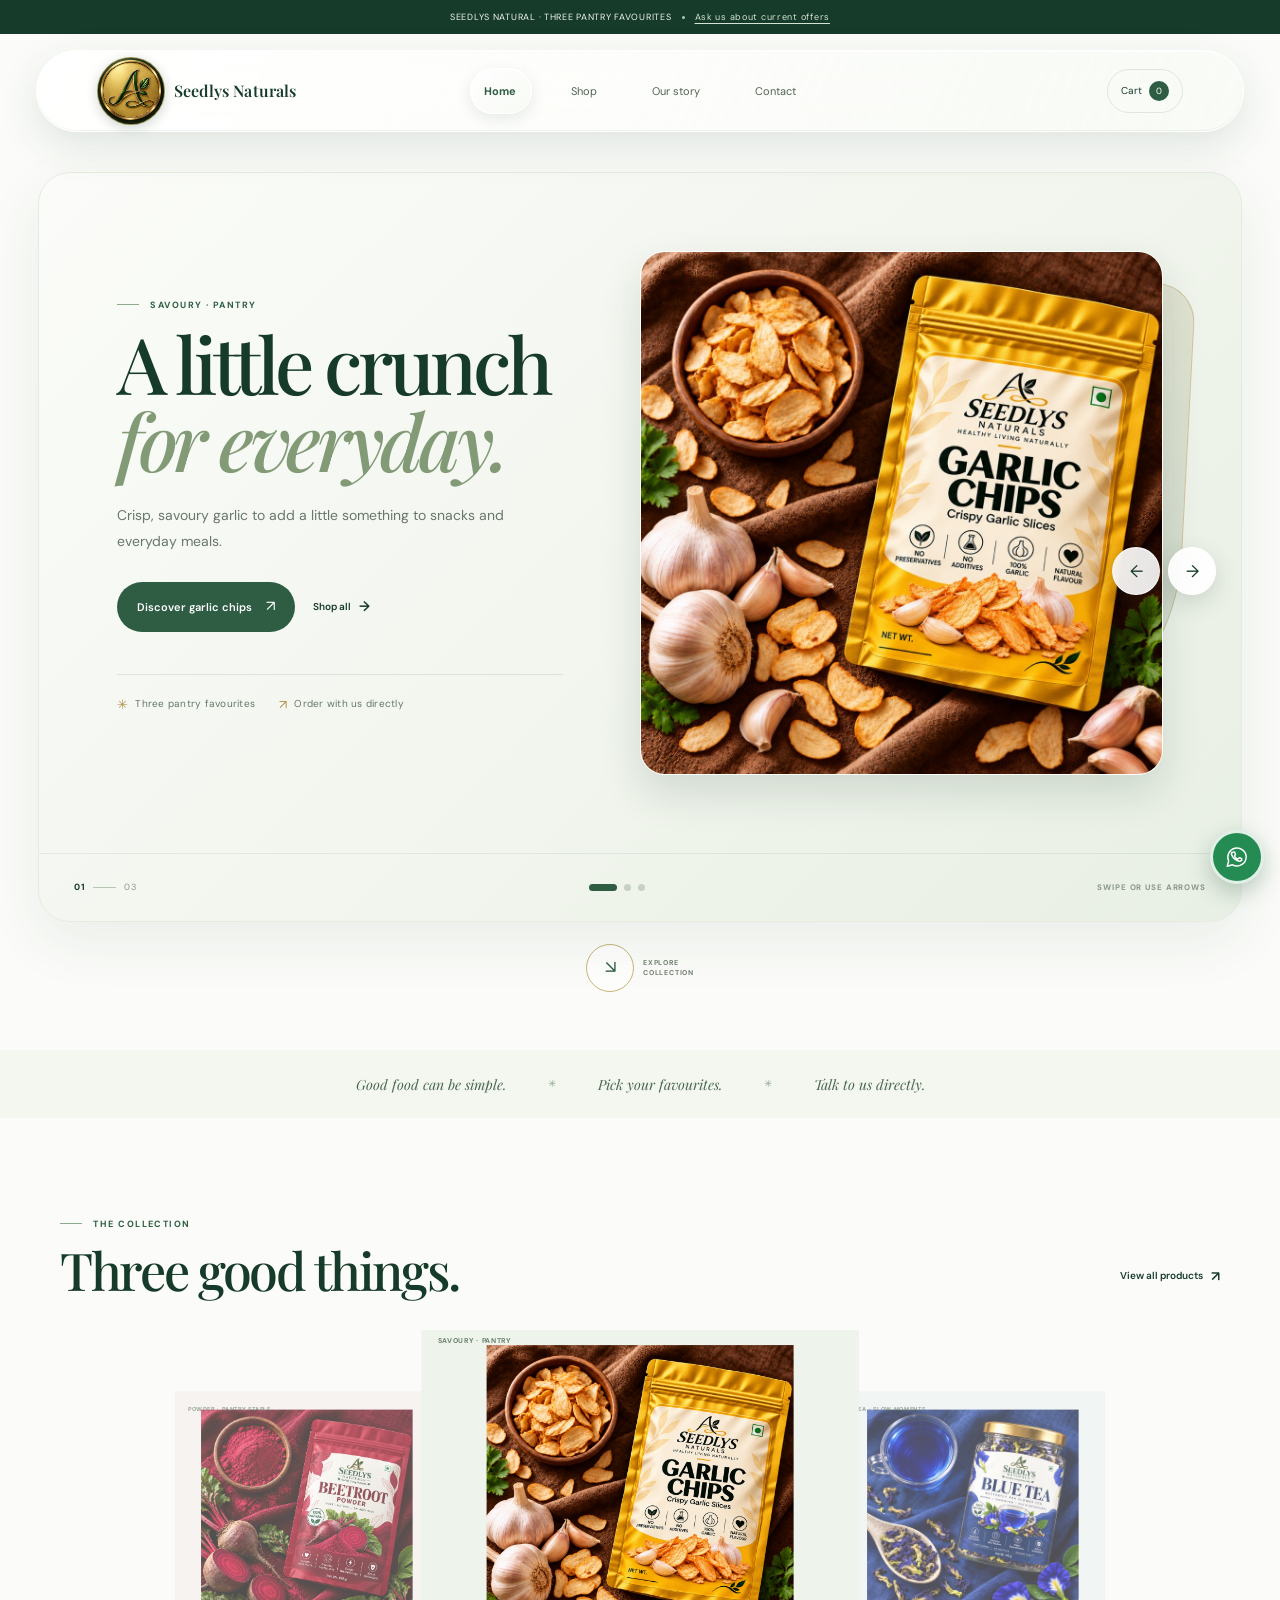
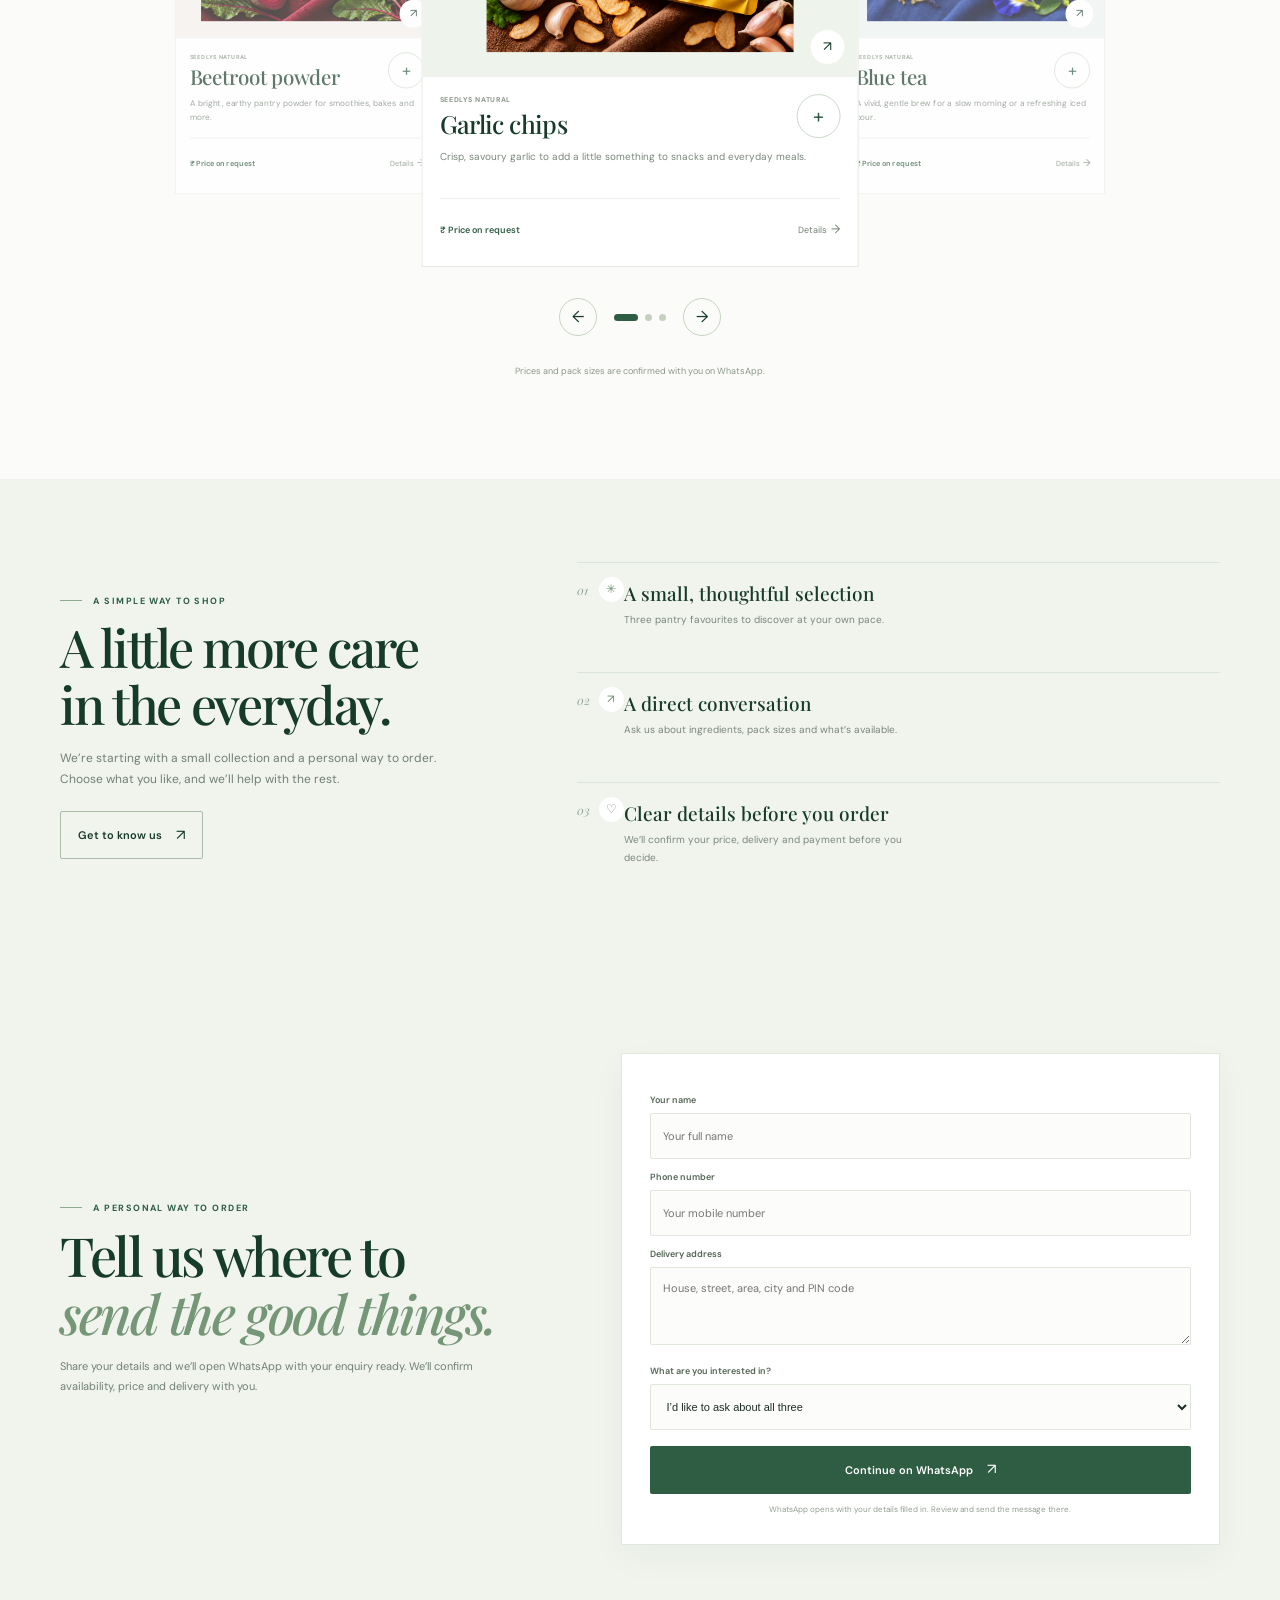
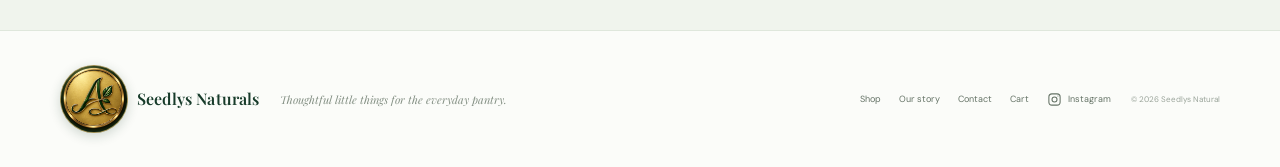
==== commit e548038c: "Update garlic photo in home carousel" ====
--- a/index.html
+++ b/index.html
@@ -21,7 +21,7 @@
           <div class="hero-viewport"><div class="hero-track" data-hero-track>
             <article class="hero-slide" data-product-id="1" aria-roledescription="slide" aria-label="1 of 3">
               <div class="hero-copy"><p class="eyebrow"><span></span> SAVOURY · PANTRY</p><h1>A little crunch<br /><em>for everyday.</em></h1><p class="hero-intro">Crisp, savoury garlic to add a little something to snacks and everyday meals.</p><div class="hero-actions"><a class="button button-primary" href="product.html?id=1">Discover garlic chips <span aria-hidden="true">↗</span></a><a class="simple-link" href="shop.html">Shop all <span aria-hidden="true">→</span></a></div><div class="hero-trust" aria-label="Shopping details"><span><i aria-hidden="true">✳</i> Three pantry favourites</span><span><i aria-hidden="true">↗</i> Order with us directly</span></div></div>
-              <div class="hero-art"><img src="images/garlic-chips-logo-corrected.jpg" alt="Seedlys Natural garlic chips pouch with garlic and golden chips" fetchpriority="high" /></div>
+              <div class="hero-art"><img src="images/garlic-chips-product-v2.jpg?v=20261105-garlic-refresh" alt="Seedlys Natural garlic chips pouch with garlic and golden chips" fetchpriority="high" /></div>
             </article>
             <article class="hero-slide" data-product-id="2" aria-roledescription="slide" aria-label="2 of 3" aria-hidden="true" inert>
               <div class="hero-copy"><p class="eyebrow"><span></span> TEA · SLOW MOMENTS</p><h1>A vivid little<br /><em>pause in your day.</em></h1><p class="hero-intro">A gentle blue tea for a slow morning or a refreshing iced pour.</p><div class="hero-actions"><a class="button button-primary" href="product.html?id=2">Discover blue tea <span aria-hidden="true">↗</span></a><a class="simple-link" href="shop.html">Shop all <span aria-hidden="true">→</span></a></div><div class="hero-trust" aria-label="Shopping details"><span><i aria-hidden="true">✳</i> Three pantry favourites</span><span><i aria-hidden="true">↗</i> Order with us directly</span></div></div>
